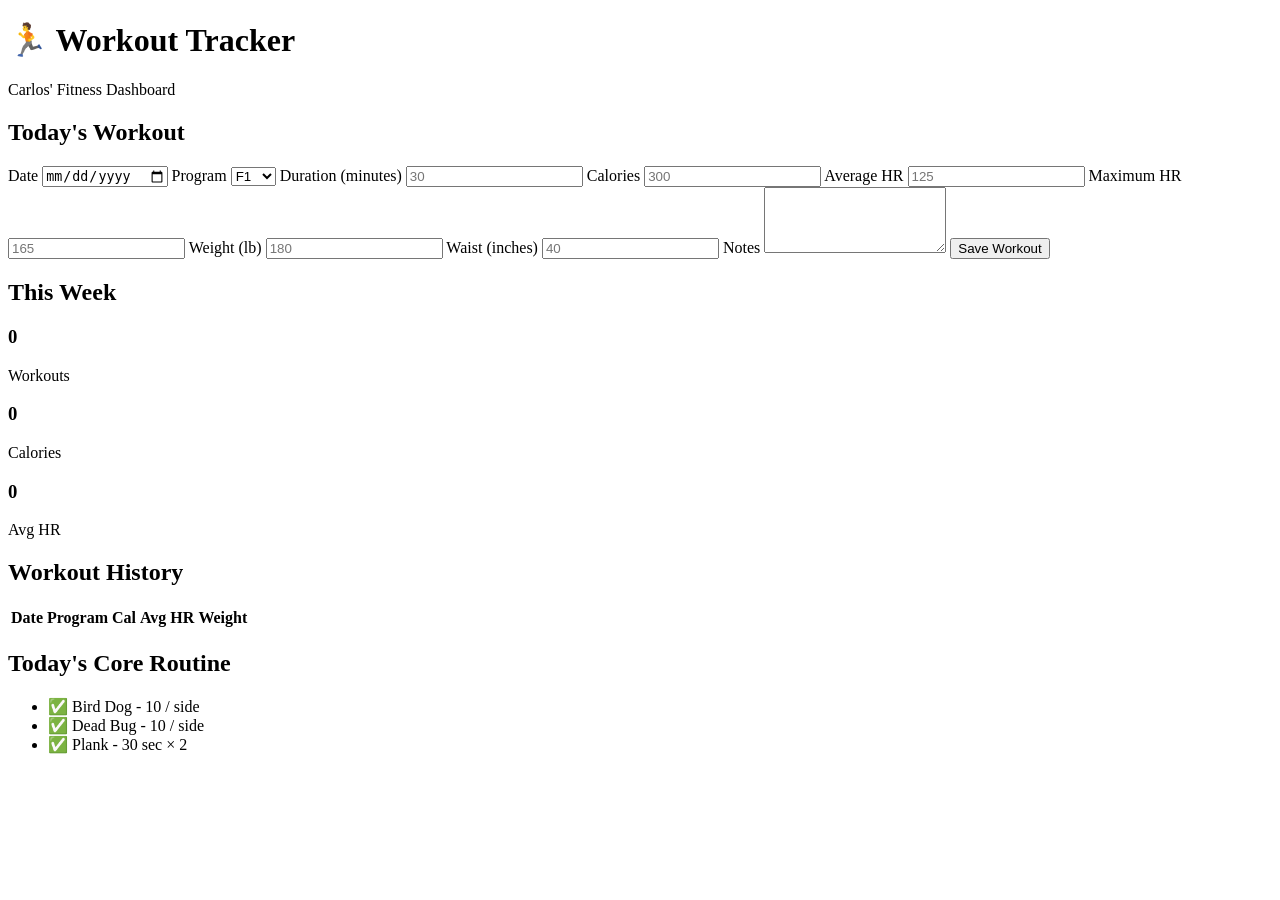
==== index.html @ a3e20986 "Add initial HTML structure for Workout Tracker" ====
<!DOCTYPE html>
<html lang="en">
<head>

<meta charset="UTF-8">
<meta name="viewport" content="width=device-width, initial-scale=1.0">

<title>Workout Tracker</title>

<link rel="stylesheet" href="style.css">

</head>

<body>

<div class="container">

<header>

<h1>🏃 Workout Tracker</h1>

<p class="subtitle">Carlos' Fitness Dashboard</p>

</header>

<div class="card">

<h2>Today's Workout</h2>

<label>Date</label>
<input type="date" id="date">

<label>Program</label>
<select id="program">

<option>F1</option>
<option>F2</option>
<option>F3</option>
<option>F4</option>
<option>F5</option>
<option>F6</option>
<option>F7</option>
<option>F8</option>
<option>F9</option>
<option>F10</option>
<option>F11</option>
<option>F12</option>

</select>

<label>Duration (minutes)</label>
<input type="number" id="duration" placeholder="30">

<label>Calories</label>
<input type="number" id="calories" placeholder="300">

<label>Average HR</label>
<input type="number" id="avgHR" placeholder="125">

<label>Maximum HR</label>
<input type="number" id="maxHR" placeholder="165">

<label>Weight (lb)</label>
<input type="number" id="weight" placeholder="180">

<label>Waist (inches)</label>
<input type="number" step="0.1" id="waist" placeholder="40">

<label>Notes</label>
<textarea id="notes" rows="4"></textarea>

<button onclick="saveWorkout()">
Save Workout
</button>

</div>

<div class="card">

<h2>This Week</h2>

<div class="stats">

<div class="stat">
<h3 id="totalWorkouts">0</h3>
<p>Workouts</p>
</div>

<div class="stat">
<h3 id="totalCalories">0</h3>
<p>Calories</p>
</div>

<div class="stat">
<h3 id="averageHR">0</h3>
<p>Avg HR</p>
</div>

</div>

</div>

<div class="card">

<h2>Workout History</h2>

<table>

<thead>

<tr>

<th>Date</th>
<th>Program</th>
<th>Cal</th>
<th>Avg HR</th>
<th>Weight</th>

</tr>

</thead>

<tbody id="history">

</tbody>

</table>

</div>

<div class="card">

<h2>Today's Core Routine</h2>

<ul class="routine">

<li>✅ Bird Dog - 10 / side</li>
<li>✅ Dead Bug - 10 / side</li>
<li>✅ Plank - 30 sec × 2</li>

</ul>

</div>

</div>

<script src="script.js"></script>

</body>
</html>
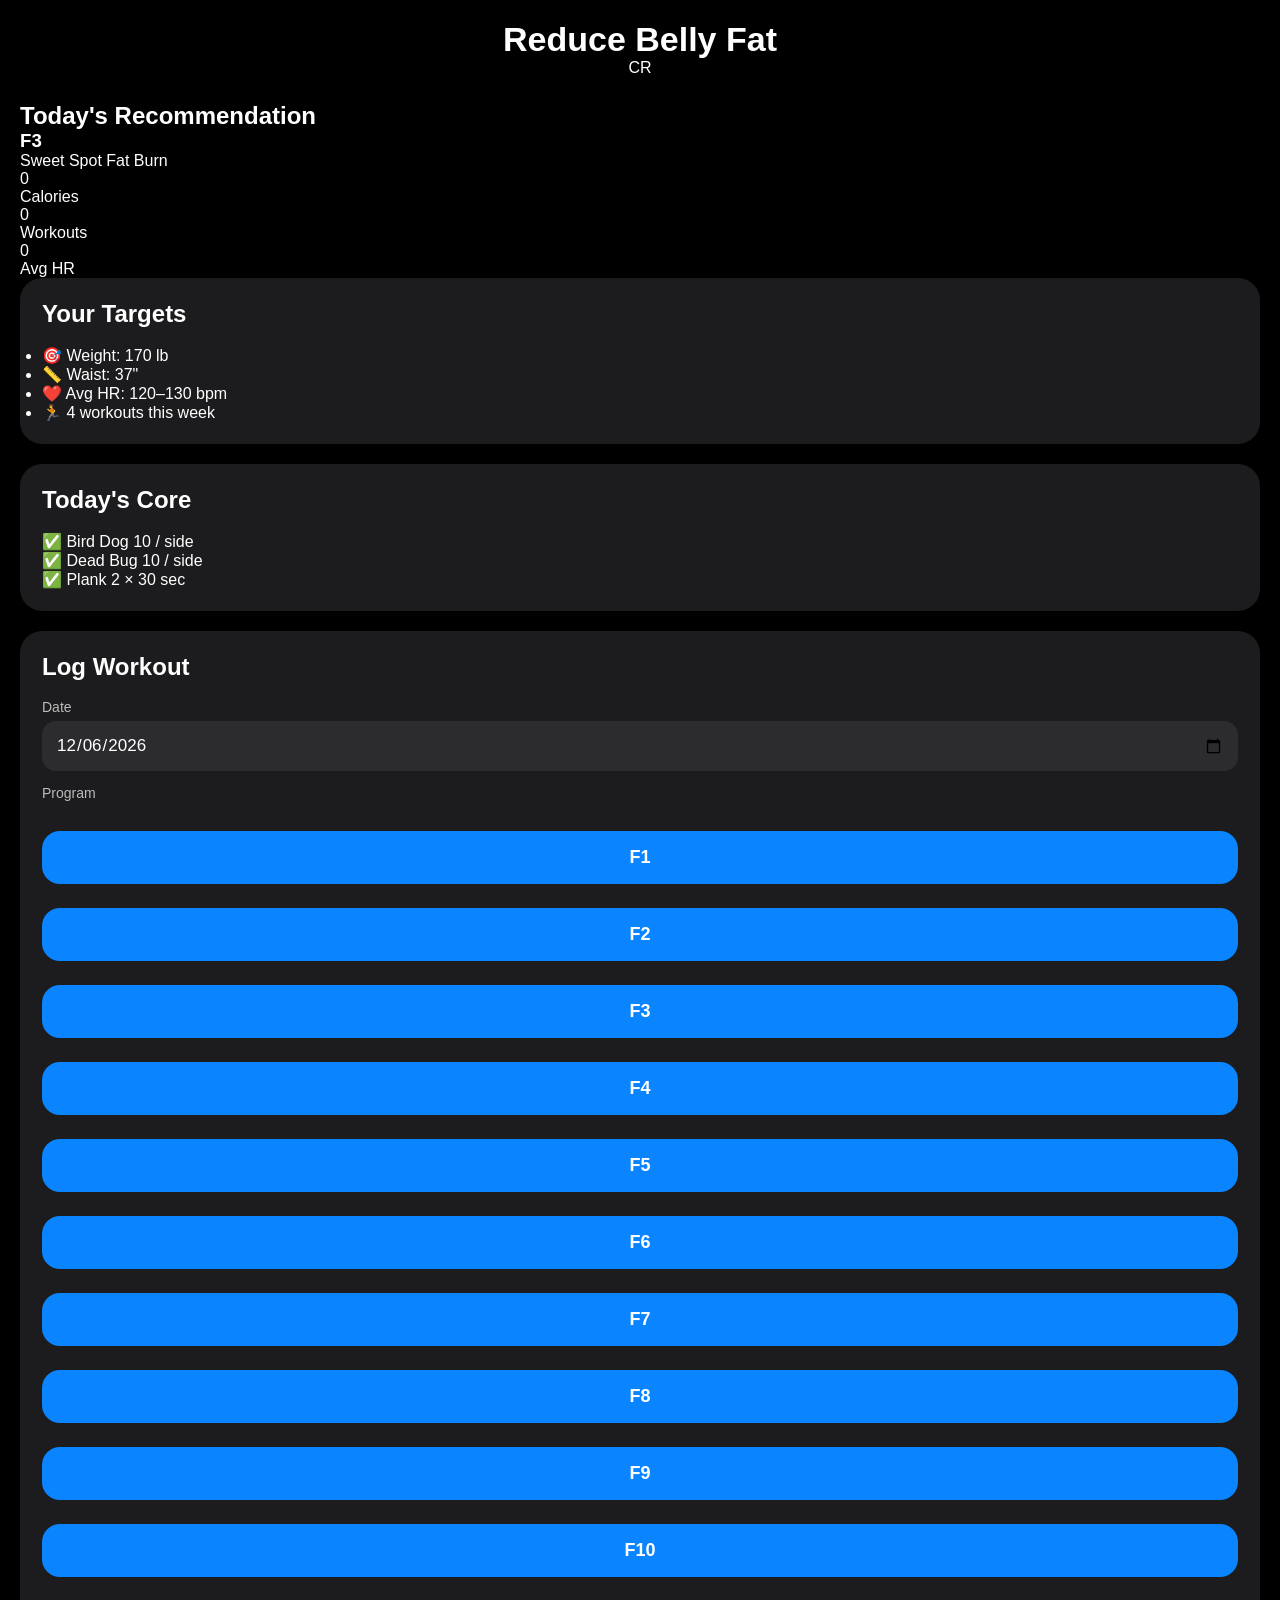
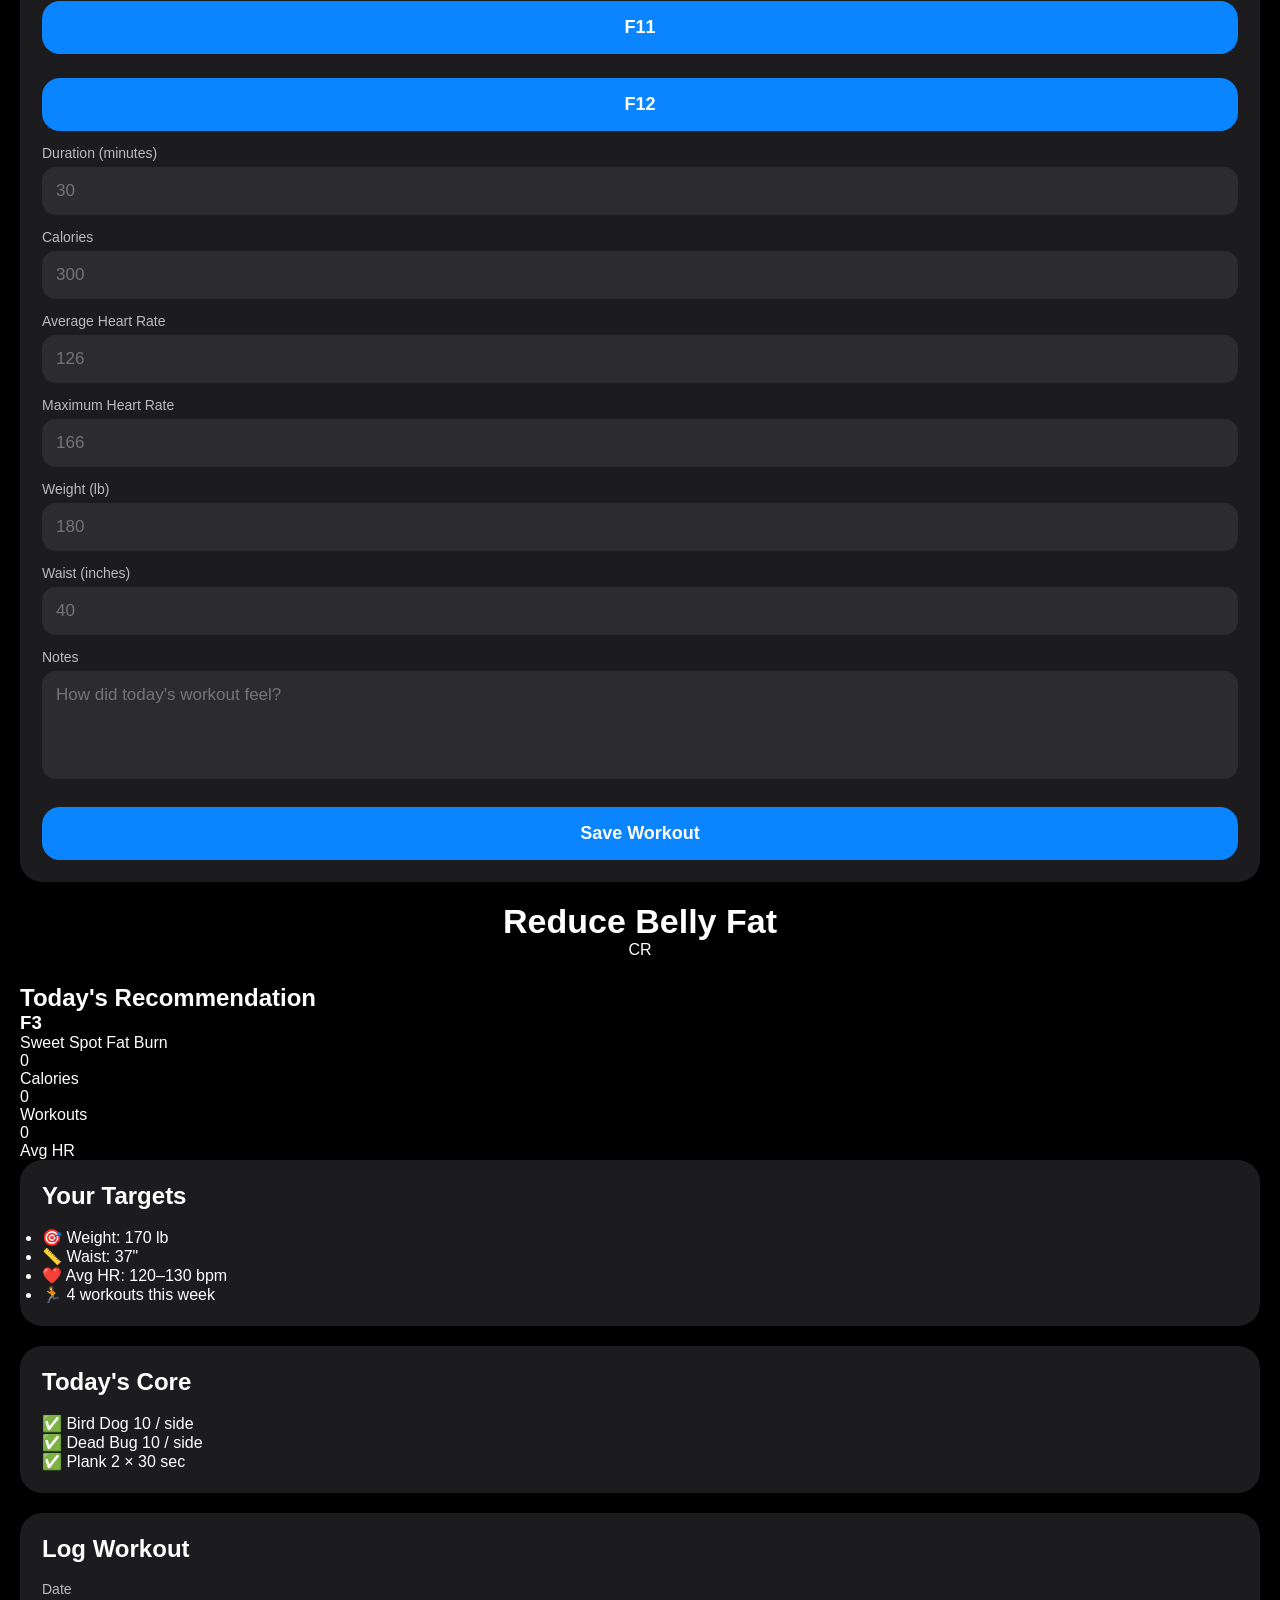
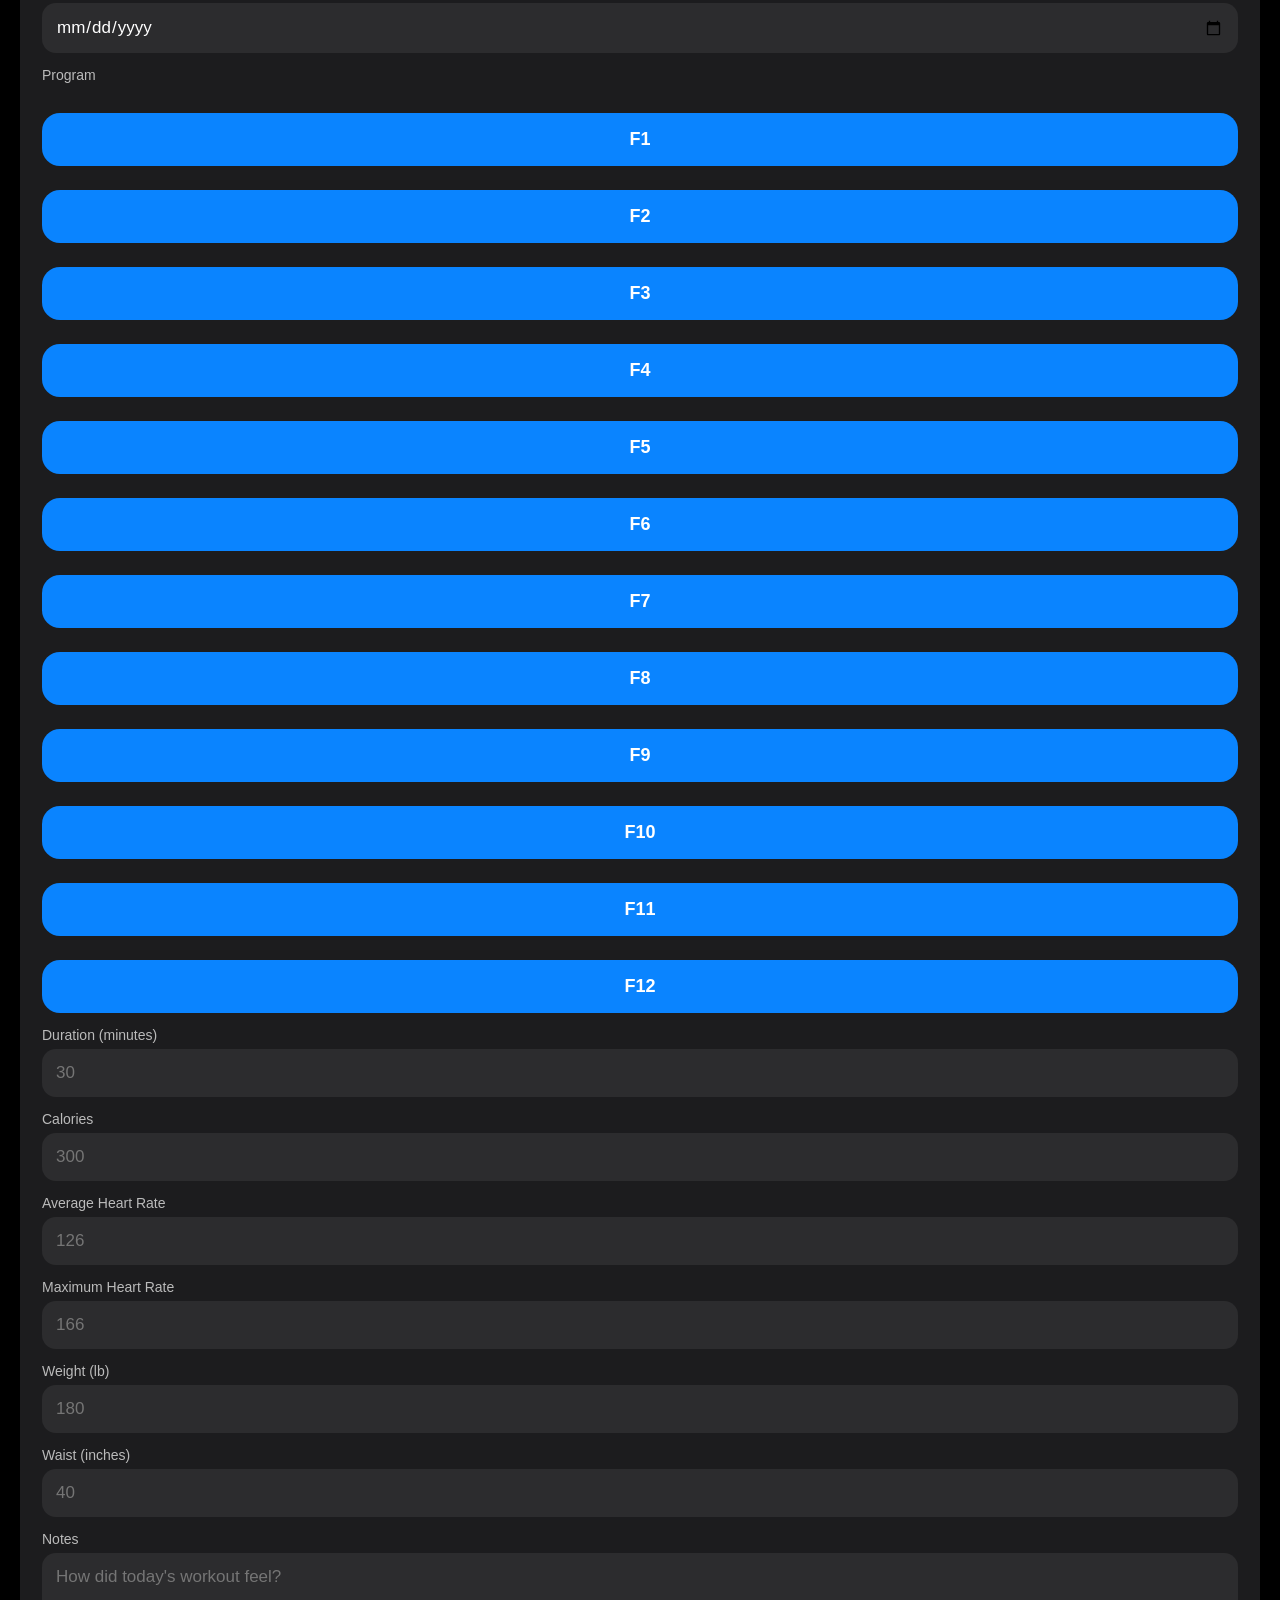
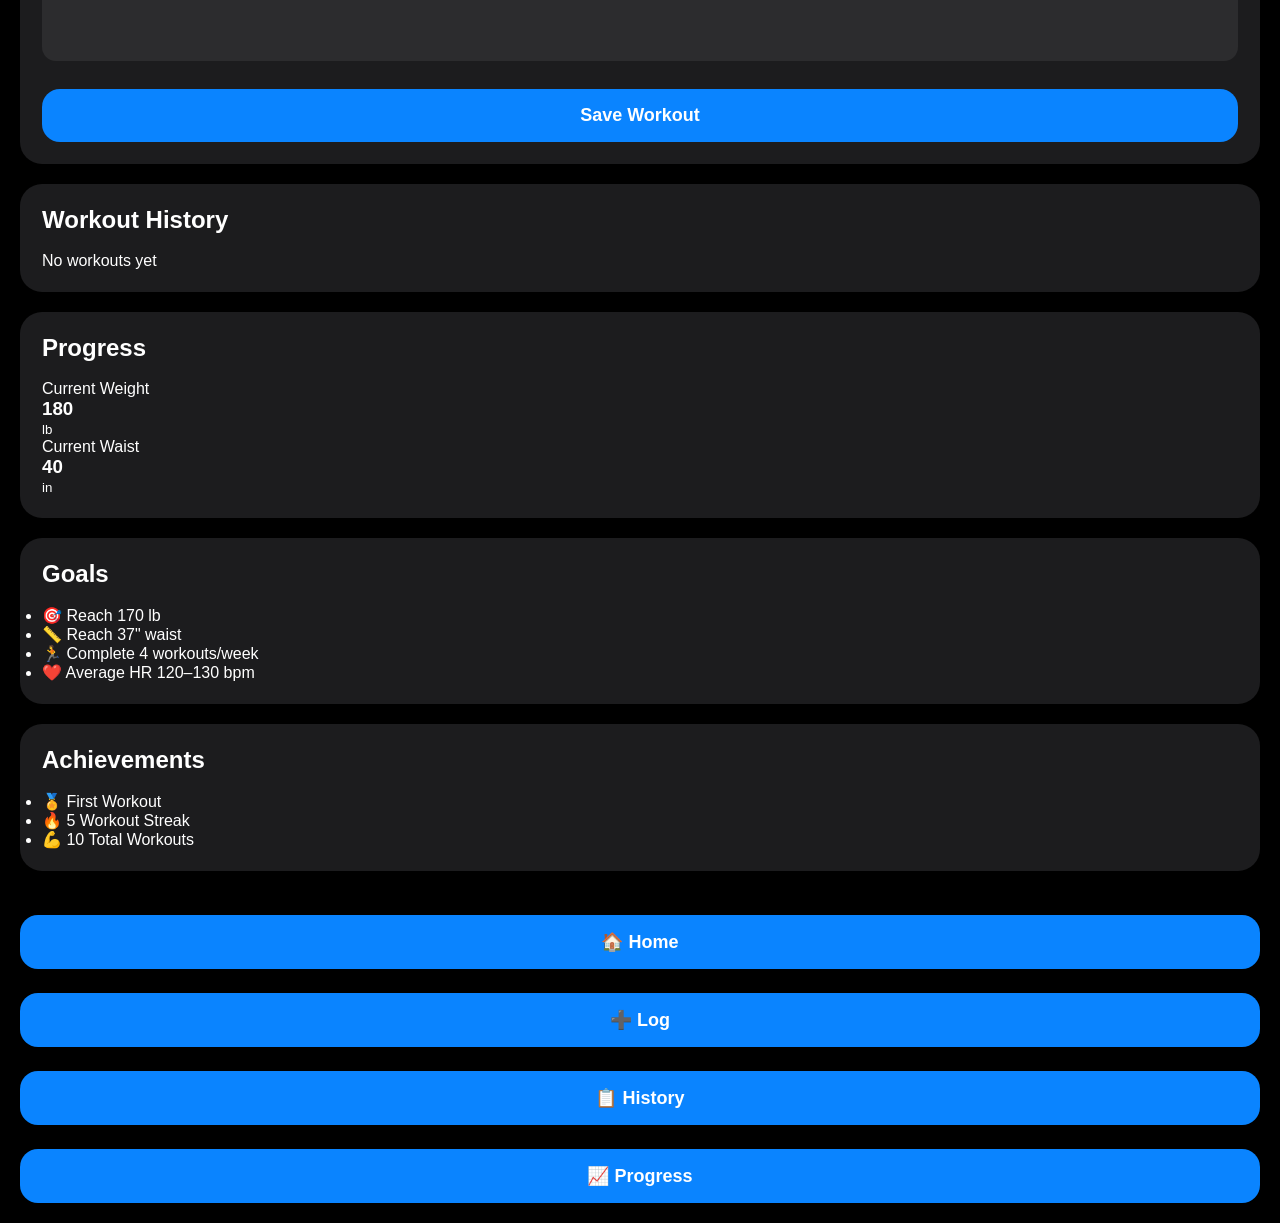
==== commit 4a4cb2eb: "Revise index.html structure and content Updated the title and viewport meta tag, added theme color, " ====
--- a/index.html
+++ b/index.html
@@ -3,148 +3,734 @@
 <head>
 
 <meta charset="UTF-8">
-<meta name="viewport" content="width=device-width, initial-scale=1.0">
-
-<title>Workout Tracker</title>
+<meta name="viewport" content="width=device-width, initial-scale=1.0, viewport-fit=cover">
+
+<title>Reduce Belly Fat</title>
 
 <link rel="stylesheet" href="style.css">
 
+<meta name="theme-color" content="#000000">
+
 </head>
 
 <body>
 
-<div class="container">
-
-<header>
-
-<h1>🏃 Workout Tracker</h1>
-
-<p class="subtitle">Carlos' Fitness Dashboard</p>
-
-</header>
-
-<div class="card">
-
-<h2>Today's Workout</h2>
-
-<label>Date</label>
-<input type="date" id="date">
-
-<label>Program</label>
-<select id="program">
-
-<option>F1</option>
-<option>F2</option>
-<option>F3</option>
-<option>F4</option>
-<option>F5</option>
-<option>F6</option>
-<option>F7</option>
-<option>F8</option>
-<option>F9</option>
-<option>F10</option>
-<option>F11</option>
-<option>F12</option>
-
-</select>
-
-<label>Duration (minutes)</label>
-<input type="number" id="duration" placeholder="30">
-
-<label>Calories</label>
-<input type="number" id="calories" placeholder="300">
-
-<label>Average HR</label>
-<input type="number" id="avgHR" placeholder="125">
-
-<label>Maximum HR</label>
-<input type="number" id="maxHR" placeholder="165">
-
-<label>Weight (lb)</label>
-<input type="number" id="weight" placeholder="180">
-
-<label>Waist (inches)</label>
-<input type="number" step="0.1" id="waist" placeholder="40">
-
-<label>Notes</label>
-<textarea id="notes" rows="4"></textarea>
-
-<button onclick="saveWorkout()">
-Save Workout
-</button>
+<div id="app">
+
+    <!-- ========================= -->
+    <!-- HEADER                    -->
+    <!-- ========================= -->
+
+    <header class="header">
+
+        <div>
+            <h1>Reduce Belly Fat</h1>
+            <p id="todayDate"></p>
+        </div>
+
+        <div class="profileCircle">
+            CR
+        </div>
+
+    </header>
+
+
+    <!-- ========================= -->
+    <!-- DASHBOARD                 -->
+    <!-- ========================= -->
+
+    <section id="dashboard" class="page active">
+
+        <div class="heroCard">
+
+            <h2>Today's Recommendation</h2>
+
+            <h3 id="recommendation">
+
+                F3
+
+            </h3>
+
+            <p>
+
+                Sweet Spot Fat Burn
+
+            </p>
+
+        </div>
+
+
+
+        <div class="ringContainer">
+
+            <div class="ringCard">
+
+                <div class="ringValue" id="weeklyCalories">
+
+                    0
+
+                </div>
+
+                <div class="ringLabel">
+
+                    Calories
+
+                </div>
+
+            </div>
+
+            <div class="ringCard">
+
+                <div class="ringValue" id="weeklyWorkouts">
+
+                    0
+
+                </div>
+
+                <div class="ringLabel">
+
+                    Workouts
+
+                </div>
+
+            </div>
+
+            <div class="ringCard">
+
+                <div class="ringValue" id="averageHR">
+
+                    0
+
+                </div>
+
+                <div class="ringLabel">
+
+                    Avg HR
+
+                </div>
+
+            </div>
+
+        </div>
+
+
+
+        <div class="card">
+
+            <h2>Your Targets</h2>
+
+            <ul>
+
+                <li>🎯 Weight: 170 lb</li>
+
+                <li>📏 Waist: 37"</li>
+
+                <li>❤️ Avg HR: 120–130 bpm</li>
+
+                <li>🏃 4 workouts this week</li>
+
+            </ul>
+
+        </div>
+
+
+
+        <div class="card">
+
+            <h2>Today's Core</h2>
+
+            <div class="exercise">
+
+                ✅ Bird Dog
+
+                <span>
+
+                    10 / side
+
+                </span>
+
+            </div>
+
+            <div class="exercise">
+
+                ✅ Dead Bug
+
+                <span>
+
+                    10 / side
+
+                </span>
+
+            </div>
+
+            <div class="exercise">
+
+                ✅ Plank
+
+                <span>
+
+                    2 × 30 sec
+
+                </span>
+
+            </div>
+
+        </div>
+
+    </section>
+
+
+
+    <!-- ========================= -->
+    <!-- LOG WORKOUT PAGE          -->
+    <!-- ========================= -->
+
+    <section id="logPage" class="page">
+
+        <div class="card">
+
+            <h2>Log Workout</h2>
+
+            <label>Date</label>
+
+            <input
+                type="date"
+                id="date">
+
+            <label>Program</label>
+
+            <div class="programGrid">
+
+                <button class="programBtn">F1</button>
+                <button class="programBtn">F2</button>
+                <button class="programBtn activeProgram">F3</button>
+                <button class="programBtn">F4</button>
+                <button class="programBtn">F5</button>
+                <button class="programBtn">F6</button>
+                <button class="programBtn">F7</button>
+                <button class="programBtn">F8</button>
+                <button class="programBtn">F9</button>
+                <button class="programBtn">F10</button>
+                <button class="programBtn">F11</button>
+                <button class="programBtn">F12</button>
+
+            </div>
+
+            <label>Duration (minutes)</label>
+
+            <input
+                id="duration"
+                type="number"
+                placeholder="30">
+
+            <label>Calories</label>
+
+            <input
+                id="calories"
+                type="number"
+                placeholder="300">
+
+            <label>Average Heart Rate</label>
+
+            <input
+                id="avgHRInput"
+                type="number"
+                placeholder="126">
+
+            <label>Maximum Heart Rate</label>
+
+            <input
+                id="maxHR"
+                type="number"
+                placeholder="166">
+
+            <label>Weight (lb)</label>
+
+            <input
+                id="weight"
+                type="number"
+                placeholder="180">
+
+            <label>Waist (inches)</label>
+
+            <input
+                id="waist"
+                type="number"
+                step="0.1"
+                placeholder="40">
+
+            <label>Notes</label>
+
+            <textarea
+                id="notes"
+                rows="4"
+                placeholder="How did today's workout feel?"></textarea>
+
+            <button
+                id="saveWorkout">
+
+                Save Workout
+
+            </button>
+
+        </div>
+
+    </section>
+  <!DOCTYPE html>
+<html lang="en">
+<head>
+
+<meta charset="UTF-8">
+<meta name="viewport" content="width=device-width, initial-scale=1.0, viewport-fit=cover">
+
+<title>Reduce Belly Fat</title>
+
+<link rel="stylesheet" href="style.css">
+
+<meta name="theme-color" content="#000000">
+
+</head>
+
+<body>
+
+<div id="app">
+
+    <!-- ========================= -->
+    <!-- HEADER                    -->
+    <!-- ========================= -->
+
+    <header class="header">
+
+        <div>
+            <h1>Reduce Belly Fat</h1>
+            <p id="todayDate"></p>
+        </div>
+
+        <div class="profileCircle">
+            CR
+        </div>
+
+    </header>
+
+
+    <!-- ========================= -->
+    <!-- DASHBOARD                 -->
+    <!-- ========================= -->
+
+    <section id="dashboard" class="page active">
+
+        <div class="heroCard">
+
+            <h2>Today's Recommendation</h2>
+
+            <h3 id="recommendation">
+
+                F3
+
+            </h3>
+
+            <p>
+
+                Sweet Spot Fat Burn
+
+            </p>
+
+        </div>
+
+
+
+        <div class="ringContainer">
+
+            <div class="ringCard">
+
+                <div class="ringValue" id="weeklyCalories">
+
+                    0
+
+                </div>
+
+                <div class="ringLabel">
+
+                    Calories
+
+                </div>
+
+            </div>
+
+            <div class="ringCard">
+
+                <div class="ringValue" id="weeklyWorkouts">
+
+                    0
+
+                </div>
+
+                <div class="ringLabel">
+
+                    Workouts
+
+                </div>
+
+            </div>
+
+            <div class="ringCard">
+
+                <div class="ringValue" id="averageHR">
+
+                    0
+
+                </div>
+
+                <div class="ringLabel">
+
+                    Avg HR
+
+                </div>
+
+            </div>
+
+        </div>
+
+
+
+        <div class="card">
+
+            <h2>Your Targets</h2>
+
+            <ul>
+
+                <li>🎯 Weight: 170 lb</li>
+
+                <li>📏 Waist: 37"</li>
+
+                <li>❤️ Avg HR: 120–130 bpm</li>
+
+                <li>🏃 4 workouts this week</li>
+
+            </ul>
+
+        </div>
+
+
+
+        <div class="card">
+
+            <h2>Today's Core</h2>
+
+            <div class="exercise">
+
+                ✅ Bird Dog
+
+                <span>
+
+                    10 / side
+
+                </span>
+
+            </div>
+
+            <div class="exercise">
+
+                ✅ Dead Bug
+
+                <span>
+
+                    10 / side
+
+                </span>
+
+            </div>
+
+            <div class="exercise">
+
+                ✅ Plank
+
+                <span>
+
+                    2 × 30 sec
+
+                </span>
+
+            </div>
+
+        </div>
+
+    </section>
+
+
+
+    <!-- ========================= -->
+    <!-- LOG WORKOUT PAGE          -->
+    <!-- ========================= -->
+
+    <section id="logPage" class="page">
+
+        <div class="card">
+
+            <h2>Log Workout</h2>
+
+            <label>Date</label>
+
+            <input
+                type="date"
+                id="date">
+
+            <label>Program</label>
+
+            <div class="programGrid">
+
+                <button class="programBtn">F1</button>
+                <button class="programBtn">F2</button>
+                <button class="programBtn activeProgram">F3</button>
+                <button class="programBtn">F4</button>
+                <button class="programBtn">F5</button>
+                <button class="programBtn">F6</button>
+                <button class="programBtn">F7</button>
+                <button class="programBtn">F8</button>
+                <button class="programBtn">F9</button>
+                <button class="programBtn">F10</button>
+                <button class="programBtn">F11</button>
+                <button class="programBtn">F12</button>
+
+            </div>
+
+            <label>Duration (minutes)</label>
+
+            <input
+                id="duration"
+                type="number"
+                placeholder="30">
+
+            <label>Calories</label>
+
+            <input
+                id="calories"
+                type="number"
+                placeholder="300">
+
+            <label>Average Heart Rate</label>
+
+            <input
+                id="avgHRInput"
+                type="number"
+                placeholder="126">
+
+            <label>Maximum Heart Rate</label>
+
+            <input
+                id="maxHR"
+                type="number"
+                placeholder="166">
+
+            <label>Weight (lb)</label>
+
+            <input
+                id="weight"
+                type="number"
+                placeholder="180">
+
+            <label>Waist (inches)</label>
+
+            <input
+                id="waist"
+                type="number"
+                step="0.1"
+                placeholder="40">
+
+            <label>Notes</label>
+
+            <textarea
+                id="notes"
+                rows="4"
+                placeholder="How did today's workout feel?"></textarea>
+
+            <button
+                id="saveWorkout">
+
+                Save Workout
+
+            </button>
+
+        </div>
+
+    </section>
+      <!-- ========================= -->
+    <!-- HISTORY PAGE -->
+    <!-- ========================= -->
+
+    <section id="historyPage" class="page">
+
+        <div class="card">
+
+            <h2>Workout History</h2>
+
+            <div id="historyList">
+
+                <div class="emptyState">
+
+                    No workouts yet
+
+                </div>
+
+            </div>
+
+        </div>
+
+    </section>
+
+
+    <!-- ========================= -->
+    <!-- PROGRESS PAGE -->
+    <!-- ========================= -->
+
+    <section id="progressPage" class="page">
+
+        <div class="card">
+
+            <h2>Progress</h2>
+
+            <div class="progressRow">
+
+                <div class="progressCard">
+
+                    <span>Current Weight</span>
+
+                    <h3 id="currentWeight">
+
+                        180
+
+                    </h3>
+
+                    <small>lb</small>
+
+                </div>
+
+                <div class="progressCard">
+
+                    <span>Current Waist</span>
+
+                    <h3 id="currentWaist">
+
+                        40
+
+                    </h3>
+
+                    <small>in</small>
+
+                </div>
+
+            </div>
+
+        </div>
+
+
+        <div class="card">
+
+            <h2>Goals</h2>
+
+            <ul>
+
+                <li>🎯 Reach 170 lb</li>
+
+                <li>📏 Reach 37" waist</li>
+
+                <li>🏃 Complete 4 workouts/week</li>
+
+                <li>❤️ Average HR 120–130 bpm</li>
+
+            </ul>
+
+        </div>
+
+
+        <div class="card">
+
+            <h2>Achievements</h2>
+
+            <ul>
+
+                <li>🏅 First Workout</li>
+
+                <li>🔥 5 Workout Streak</li>
+
+                <li>💪 10 Total Workouts</li>
+
+            </ul>
+
+        </div>
+
+    </section>
+
+
+    <!-- ========================= -->
+    <!-- BOTTOM NAVIGATION -->
+    <!-- ========================= -->
+
+    <nav class="bottomNav">
+
+        <button class="navButton activeNav"
+
+            data-page="dashboard">
+
+            🏠
+
+            <span>
+
+                Home
+
+            </span>
+
+        </button>
+
+        <button class="navButton"
+
+            data-page="logPage">
+
+            ➕
+
+            <span>
+
+                Log
+
+            </span>
+
+        </button>
+
+        <button class="navButton"
+
+            data-page="historyPage">
+
+            📋
+
+            <span>
+
+                History
+
+            </span>
+
+        </button>
+
+        <button class="navButton"
+
+            data-page="progressPage">
+
+            📈
+
+            <span>
+
+                Progress
+
+            </span>
+
+        </button>
+
+    </nav>
 
 </div>
 
-<div class="card">
-
-<h2>This Week</h2>
-
-<div class="stats">
-
-<div class="stat">
-<h3 id="totalWorkouts">0</h3>
-<p>Workouts</p>
-</div>
-
-<div class="stat">
-<h3 id="totalCalories">0</h3>
-<p>Calories</p>
-</div>
-
-<div class="stat">
-<h3 id="averageHR">0</h3>
-<p>Avg HR</p>
-</div>
-
-</div>
-
-</div>
-
-<div class="card">
-
-<h2>Workout History</h2>
-
-<table>
-
-<thead>
-
-<tr>
-
-<th>Date</th>
-<th>Program</th>
-<th>Cal</th>
-<th>Avg HR</th>
-<th>Weight</th>
-
-</tr>
-
-</thead>
-
-<tbody id="history">
-
-</tbody>
-
-</table>
-
-</div>
-
-<div class="card">
-
-<h2>Today's Core Routine</h2>
-
-<ul class="routine">
-
-<li>✅ Bird Dog - 10 / side</li>
-<li>✅ Dead Bug - 10 / side</li>
-<li>✅ Plank - 30 sec × 2</li>
-
-</ul>
-
-</div>
-
-</div>
-
 <script src="script.js"></script>
 
 </body>
+
 </html>
+    
--- a/style.css
+++ b/style.css
@@ -0,0 +1,244 @@
+*{
+margin:0;
+padding:0;
+box-sizing:border-box;
+font-family:-apple-system,BlinkMacSystemFont,"SF Pro Display","Helvetica Neue",Arial,sans-serif;
+}
+
+body{
+
+background:#000;
+color:white;
+padding:20px;
+
+}
+
+.container{
+
+max-width:700px;
+margin:auto;
+
+}
+
+header{
+
+text-align:center;
+margin-bottom:25px;
+
+}
+
+h1{
+
+font-size:34px;
+font-weight:700;
+
+}
+
+.subtitle{
+
+color:#999;
+margin-top:6px;
+
+}
+
+.card{
+
+background:#1c1c1e;
+border-radius:22px;
+padding:22px;
+margin-bottom:20px;
+
+box-shadow:0 8px 20px rgba(0,0,0,.35);
+
+}
+
+.card h2{
+
+margin-bottom:18px;
+font-size:24px;
+
+}
+
+label{
+
+display:block;
+margin-top:14px;
+margin-bottom:6px;
+font-size:14px;
+color:#bbb;
+
+}
+
+input,
+select,
+textarea{
+
+width:100%;
+
+padding:14px;
+
+border:none;
+
+border-radius:14px;
+
+background:#2c2c2e;
+
+color:white;
+
+font-size:17px;
+
+outline:none;
+
+}
+
+textarea{
+
+resize:none;
+
+}
+
+button{
+
+width:100%;
+
+margin-top:24px;
+
+padding:16px;
+
+border:none;
+
+border-radius:18px;
+
+background:#0A84FF;
+
+color:white;
+
+font-size:18px;
+
+font-weight:600;
+
+cursor:pointer;
+
+transition:.25s;
+
+}
+
+button:hover{
+
+background:#409CFF;
+
+}
+
+.stats{
+
+display:flex;
+
+justify-content:space-between;
+
+gap:15px;
+
+}
+
+.stat{
+
+flex:1;
+
+background:#2c2c2e;
+
+padding:18px;
+
+border-radius:18px;
+
+text-align:center;
+
+}
+
+.stat h3{
+
+font-size:34px;
+
+color:#30D158;
+
+}
+
+.stat p{
+
+color:#aaa;
+
+margin-top:6px;
+
+}
+
+table{
+
+width:100%;
+
+border-collapse:collapse;
+
+}
+
+th{
+
+padding:12px;
+
+text-align:left;
+
+color:#999;
+
+border-bottom:1px solid #333;
+
+}
+
+td{
+
+padding:14px 12px;
+
+border-bottom:1px solid #333;
+
+}
+
+.routine{
+
+list-style:none;
+
+}
+
+.routine li{
+
+padding:14px;
+
+margin-bottom:10px;
+
+background:#2c2c2e;
+
+border-radius:14px;
+
+}
+
+@media(max-width:650px){
+
+.stats{
+
+flex-direction:column;
+
+}
+
+table{
+
+font-size:14px;
+
+}
+
+h1{
+
+font-size:28px;
+
+}
+
+.card{
+
+padding:18px;
+
+}
+
+}
--- a/style.css
+++ b/style.css
@@ -0,0 +1,244 @@
+*{
+margin:0;
+padding:0;
+box-sizing:border-box;
+font-family:-apple-system,BlinkMacSystemFont,"SF Pro Display","Helvetica Neue",Arial,sans-serif;
+}
+
+body{
+
+background:#000;
+color:white;
+padding:20px;
+
+}
+
+.container{
+
+max-width:700px;
+margin:auto;
+
+}
+
+header{
+
+text-align:center;
+margin-bottom:25px;
+
+}
+
+h1{
+
+font-size:34px;
+font-weight:700;
+
+}
+
+.subtitle{
+
+color:#999;
+margin-top:6px;
+
+}
+
+.card{
+
+background:#1c1c1e;
+border-radius:22px;
+padding:22px;
+margin-bottom:20px;
+
+box-shadow:0 8px 20px rgba(0,0,0,.35);
+
+}
+
+.card h2{
+
+margin-bottom:18px;
+font-size:24px;
+
+}
+
+label{
+
+display:block;
+margin-top:14px;
+margin-bottom:6px;
+font-size:14px;
+color:#bbb;
+
+}
+
+input,
+select,
+textarea{
+
+width:100%;
+
+padding:14px;
+
+border:none;
+
+border-radius:14px;
+
+background:#2c2c2e;
+
+color:white;
+
+font-size:17px;
+
+outline:none;
+
+}
+
+textarea{
+
+resize:none;
+
+}
+
+button{
+
+width:100%;
+
+margin-top:24px;
+
+padding:16px;
+
+border:none;
+
+border-radius:18px;
+
+background:#0A84FF;
+
+color:white;
+
+font-size:18px;
+
+font-weight:600;
+
+cursor:pointer;
+
+transition:.25s;
+
+}
+
+button:hover{
+
+background:#409CFF;
+
+}
+
+.stats{
+
+display:flex;
+
+justify-content:space-between;
+
+gap:15px;
+
+}
+
+.stat{
+
+flex:1;
+
+background:#2c2c2e;
+
+padding:18px;
+
+border-radius:18px;
+
+text-align:center;
+
+}
+
+.stat h3{
+
+font-size:34px;
+
+color:#30D158;
+
+}
+
+.stat p{
+
+color:#aaa;
+
+margin-top:6px;
+
+}
+
+table{
+
+width:100%;
+
+border-collapse:collapse;
+
+}
+
+th{
+
+padding:12px;
+
+text-align:left;
+
+color:#999;
+
+border-bottom:1px solid #333;
+
+}
+
+td{
+
+padding:14px 12px;
+
+border-bottom:1px solid #333;
+
+}
+
+.routine{
+
+list-style:none;
+
+}
+
+.routine li{
+
+padding:14px;
+
+margin-bottom:10px;
+
+background:#2c2c2e;
+
+border-radius:14px;
+
+}
+
+@media(max-width:650px){
+
+.stats{
+
+flex-direction:column;
+
+}
+
+table{
+
+font-size:14px;
+
+}
+
+h1{
+
+font-size:28px;
+
+}
+
+.card{
+
+padding:18px;
+
+}
+
+}
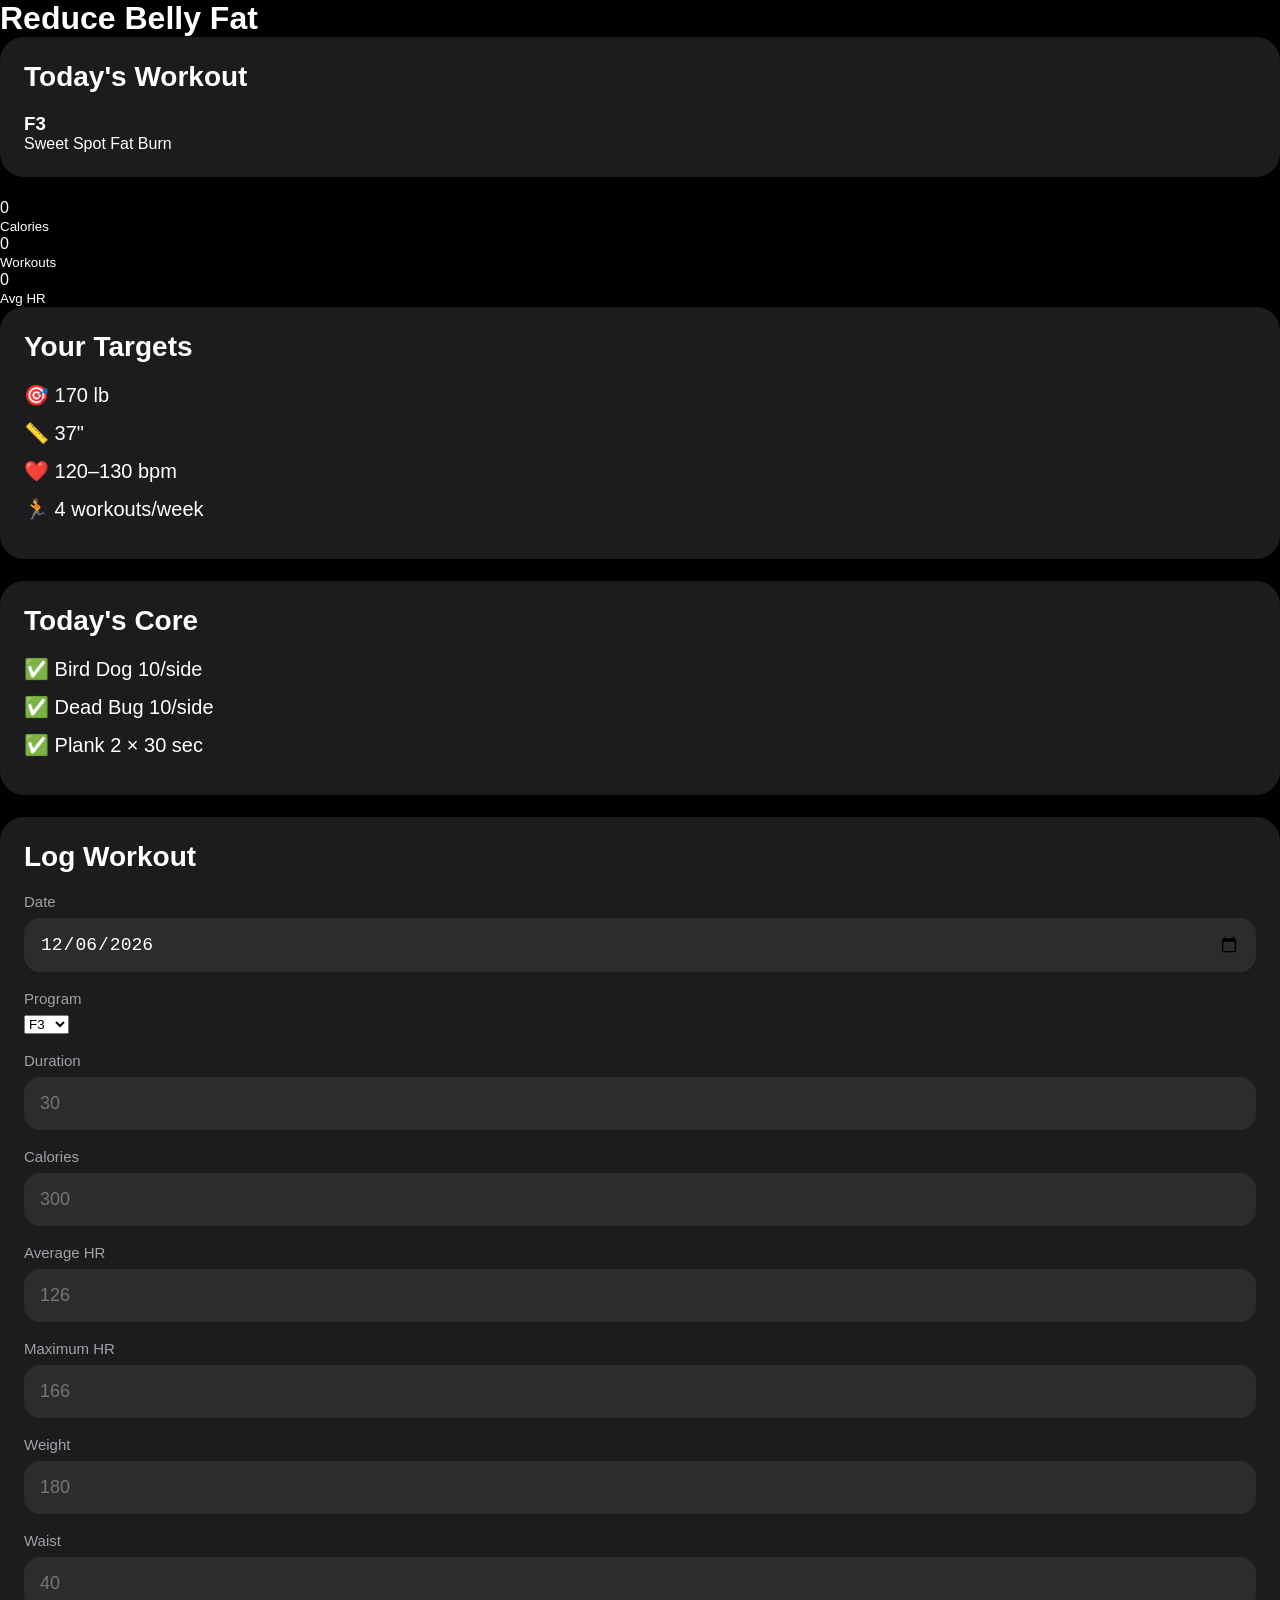
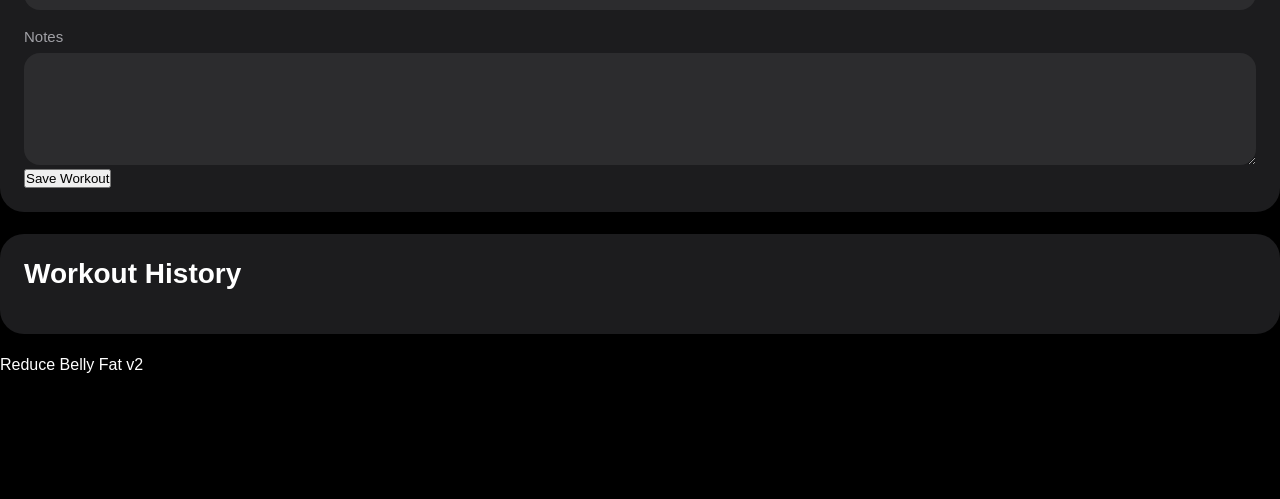
==== commit 0754b160: "Rename index2.html to index.html" ====
--- a/index.html
+++ b/index.html
@@ -3,7 +3,8 @@
 <head>
 
 <meta charset="UTF-8">
-<meta name="viewport" content="width=device-width, initial-scale=1.0, viewport-fit=cover">
+<meta name="viewport"
+      content="width=device-width,initial-scale=1.0,viewport-fit=cover">
 
 <title>Reduce Belly Fat</title>
 
@@ -15,722 +16,204 @@
 
 <body>
 
-<div id="app">
-
-    <!-- ========================= -->
-    <!-- HEADER                    -->
-    <!-- ========================= -->
-
-    <header class="header">
-
-        <div>
-            <h1>Reduce Belly Fat</h1>
-            <p id="todayDate"></p>
-        </div>
-
-        <div class="profileCircle">
-            CR
-        </div>
-
-    </header>
-
-
-    <!-- ========================= -->
-    <!-- DASHBOARD                 -->
-    <!-- ========================= -->
-
-    <section id="dashboard" class="page active">
-
-        <div class="heroCard">
-
-            <h2>Today's Recommendation</h2>
-
-            <h3 id="recommendation">
-
-                F3
-
-            </h3>
-
-            <p>
-
-                Sweet Spot Fat Burn
-
-            </p>
-
-        </div>
-
-
-
-        <div class="ringContainer">
-
-            <div class="ringCard">
-
-                <div class="ringValue" id="weeklyCalories">
-
-                    0
-
-                </div>
-
-                <div class="ringLabel">
-
-                    Calories
-
-                </div>
-
-            </div>
-
-            <div class="ringCard">
-
-                <div class="ringValue" id="weeklyWorkouts">
-
-                    0
-
-                </div>
-
-                <div class="ringLabel">
-
-                    Workouts
-
-                </div>
-
-            </div>
-
-            <div class="ringCard">
-
-                <div class="ringValue" id="averageHR">
-
-                    0
-
-                </div>
-
-                <div class="ringLabel">
-
-                    Avg HR
-
-                </div>
-
-            </div>
-
-        </div>
-
-
-
-        <div class="card">
-
-            <h2>Your Targets</h2>
-
-            <ul>
-
-                <li>🎯 Weight: 170 lb</li>
-
-                <li>📏 Waist: 37"</li>
-
-                <li>❤️ Avg HR: 120–130 bpm</li>
-
-                <li>🏃 4 workouts this week</li>
-
-            </ul>
-
-        </div>
-
-
-
-        <div class="card">
-
-            <h2>Today's Core</h2>
-
-            <div class="exercise">
-
-                ✅ Bird Dog
-
-                <span>
-
-                    10 / side
-
-                </span>
-
-            </div>
-
-            <div class="exercise">
-
-                ✅ Dead Bug
-
-                <span>
-
-                    10 / side
-
-                </span>
-
-            </div>
-
-            <div class="exercise">
-
-                ✅ Plank
-
-                <span>
-
-                    2 × 30 sec
-
-                </span>
-
-            </div>
-
-        </div>
-
-    </section>
-
-
-
-    <!-- ========================= -->
-    <!-- LOG WORKOUT PAGE          -->
-    <!-- ========================= -->
-
-    <section id="logPage" class="page">
-
-        <div class="card">
-
-            <h2>Log Workout</h2>
-
-            <label>Date</label>
-
-            <input
-                type="date"
-                id="date">
-
-            <label>Program</label>
-
-            <div class="programGrid">
-
-                <button class="programBtn">F1</button>
-                <button class="programBtn">F2</button>
-                <button class="programBtn activeProgram">F3</button>
-                <button class="programBtn">F4</button>
-                <button class="programBtn">F5</button>
-                <button class="programBtn">F6</button>
-                <button class="programBtn">F7</button>
-                <button class="programBtn">F8</button>
-                <button class="programBtn">F9</button>
-                <button class="programBtn">F10</button>
-                <button class="programBtn">F11</button>
-                <button class="programBtn">F12</button>
-
-            </div>
-
-            <label>Duration (minutes)</label>
-
-            <input
-                id="duration"
-                type="number"
-                placeholder="30">
-
-            <label>Calories</label>
-
-            <input
-                id="calories"
-                type="number"
-                placeholder="300">
-
-            <label>Average Heart Rate</label>
-
-            <input
-                id="avgHRInput"
-                type="number"
-                placeholder="126">
-
-            <label>Maximum Heart Rate</label>
-
-            <input
-                id="maxHR"
-                type="number"
-                placeholder="166">
-
-            <label>Weight (lb)</label>
-
-            <input
-                id="weight"
-                type="number"
-                placeholder="180">
-
-            <label>Waist (inches)</label>
-
-            <input
-                id="waist"
-                type="number"
-                step="0.1"
-                placeholder="40">
-
-            <label>Notes</label>
-
-            <textarea
-                id="notes"
-                rows="4"
-                placeholder="How did today's workout feel?"></textarea>
-
-            <button
-                id="saveWorkout">
-
-                Save Workout
-
-            </button>
-
-        </div>
-
-    </section>
-  <!DOCTYPE html>
-<html lang="en">
-<head>
-
-<meta charset="UTF-8">
-<meta name="viewport" content="width=device-width, initial-scale=1.0, viewport-fit=cover">
-
-<title>Reduce Belly Fat</title>
-
-<link rel="stylesheet" href="style.css">
-
-<meta name="theme-color" content="#000000">
-
-</head>
-
-<body>
-
-<div id="app">
-
-    <!-- ========================= -->
-    <!-- HEADER                    -->
-    <!-- ========================= -->
-
-    <header class="header">
-
-        <div>
-            <h1>Reduce Belly Fat</h1>
-            <p id="todayDate"></p>
-        </div>
-
-        <div class="profileCircle">
-            CR
-        </div>
-
-    </header>
-
-
-    <!-- ========================= -->
-    <!-- DASHBOARD                 -->
-    <!-- ========================= -->
-
-    <section id="dashboard" class="page active">
-
-        <div class="heroCard">
-
-            <h2>Today's Recommendation</h2>
-
-            <h3 id="recommendation">
-
-                F3
-
-            </h3>
-
-            <p>
-
-                Sweet Spot Fat Burn
-
-            </p>
-
-        </div>
-
-
-
-        <div class="ringContainer">
-
-            <div class="ringCard">
-
-                <div class="ringValue" id="weeklyCalories">
-
-                    0
-
-                </div>
-
-                <div class="ringLabel">
-
-                    Calories
-
-                </div>
-
-            </div>
-
-            <div class="ringCard">
-
-                <div class="ringValue" id="weeklyWorkouts">
-
-                    0
-
-                </div>
-
-                <div class="ringLabel">
-
-                    Workouts
-
-                </div>
-
-            </div>
-
-            <div class="ringCard">
-
-                <div class="ringValue" id="averageHR">
-
-                    0
-
-                </div>
-
-                <div class="ringLabel">
-
-                    Avg HR
-
-                </div>
-
-            </div>
-
-        </div>
-
-
-
-        <div class="card">
-
-            <h2>Your Targets</h2>
-
-            <ul>
-
-                <li>🎯 Weight: 170 lb</li>
-
-                <li>📏 Waist: 37"</li>
-
-                <li>❤️ Avg HR: 120–130 bpm</li>
-
-                <li>🏃 4 workouts this week</li>
-
-            </ul>
-
-        </div>
-
-
-
-        <div class="card">
-
-            <h2>Today's Core</h2>
-
-            <div class="exercise">
-
-                ✅ Bird Dog
-
-                <span>
-
-                    10 / side
-
-                </span>
-
-            </div>
-
-            <div class="exercise">
-
-                ✅ Dead Bug
-
-                <span>
-
-                    10 / side
-
-                </span>
-
-            </div>
-
-            <div class="exercise">
-
-                ✅ Plank
-
-                <span>
-
-                    2 × 30 sec
-
-                </span>
-
-            </div>
-
-        </div>
-
-    </section>
-
-
-
-    <!-- ========================= -->
-    <!-- LOG WORKOUT PAGE          -->
-    <!-- ========================= -->
-
-    <section id="logPage" class="page">
-
-        <div class="card">
-
-            <h2>Log Workout</h2>
-
-            <label>Date</label>
-
-            <input
-                type="date"
-                id="date">
-
-            <label>Program</label>
-
-            <div class="programGrid">
-
-                <button class="programBtn">F1</button>
-                <button class="programBtn">F2</button>
-                <button class="programBtn activeProgram">F3</button>
-                <button class="programBtn">F4</button>
-                <button class="programBtn">F5</button>
-                <button class="programBtn">F6</button>
-                <button class="programBtn">F7</button>
-                <button class="programBtn">F8</button>
-                <button class="programBtn">F9</button>
-                <button class="programBtn">F10</button>
-                <button class="programBtn">F11</button>
-                <button class="programBtn">F12</button>
-
-            </div>
-
-            <label>Duration (minutes)</label>
-
-            <input
-                id="duration"
-                type="number"
-                placeholder="30">
-
-            <label>Calories</label>
-
-            <input
-                id="calories"
-                type="number"
-                placeholder="300">
-
-            <label>Average Heart Rate</label>
-
-            <input
-                id="avgHRInput"
-                type="number"
-                placeholder="126">
-
-            <label>Maximum Heart Rate</label>
-
-            <input
-                id="maxHR"
-                type="number"
-                placeholder="166">
-
-            <label>Weight (lb)</label>
-
-            <input
-                id="weight"
-                type="number"
-                placeholder="180">
-
-            <label>Waist (inches)</label>
-
-            <input
-                id="waist"
-                type="number"
-                step="0.1"
-                placeholder="40">
-
-            <label>Notes</label>
-
-            <textarea
-                id="notes"
-                rows="4"
-                placeholder="How did today's workout feel?"></textarea>
-
-            <button
-                id="saveWorkout">
-
-                Save Workout
-
-            </button>
-
-        </div>
-
-    </section>
-      <!-- ========================= -->
-    <!-- HISTORY PAGE -->
-    <!-- ========================= -->
-
-    <section id="historyPage" class="page">
-
-        <div class="card">
-
-            <h2>Workout History</h2>
-
-            <div id="historyList">
-
-                <div class="emptyState">
-
-                    No workouts yet
-
-                </div>
-
-            </div>
-
-        </div>
-
-    </section>
-
-
-    <!-- ========================= -->
-    <!-- PROGRESS PAGE -->
-    <!-- ========================= -->
-
-    <section id="progressPage" class="page">
-
-        <div class="card">
-
-            <h2>Progress</h2>
-
-            <div class="progressRow">
-
-                <div class="progressCard">
-
-                    <span>Current Weight</span>
-
-                    <h3 id="currentWeight">
-
-                        180
-
-                    </h3>
-
-                    <small>lb</small>
-
-                </div>
-
-                <div class="progressCard">
-
-                    <span>Current Waist</span>
-
-                    <h3 id="currentWaist">
-
-                        40
-
-                    </h3>
-
-                    <small>in</small>
-
-                </div>
-
-            </div>
-
-        </div>
-
-
-        <div class="card">
-
-            <h2>Goals</h2>
-
-            <ul>
-
-                <li>🎯 Reach 170 lb</li>
-
-                <li>📏 Reach 37" waist</li>
-
-                <li>🏃 Complete 4 workouts/week</li>
-
-                <li>❤️ Average HR 120–130 bpm</li>
-
-            </ul>
-
-        </div>
-
-
-        <div class="card">
-
-            <h2>Achievements</h2>
-
-            <ul>
-
-                <li>🏅 First Workout</li>
-
-                <li>🔥 5 Workout Streak</li>
-
-                <li>💪 10 Total Workouts</li>
-
-            </ul>
-
-        </div>
-
-    </section>
-
-
-    <!-- ========================= -->
-    <!-- BOTTOM NAVIGATION -->
-    <!-- ========================= -->
-
-    <nav class="bottomNav">
-
-        <button class="navButton activeNav"
-
-            data-page="dashboard">
-
-            🏠
-
-            <span>
-
-                Home
-
-            </span>
-
-        </button>
-
-        <button class="navButton"
-
-            data-page="logPage">
-
-            ➕
-
-            <span>
-
-                Log
-
-            </span>
-
-        </button>
-
-        <button class="navButton"
-
-            data-page="historyPage">
-
-            📋
-
-            <span>
-
-                History
-
-            </span>
-
-        </button>
-
-        <button class="navButton"
-
-            data-page="progressPage">
-
-            📈
-
-            <span>
-
-                Progress
-
-            </span>
-
-        </button>
-
-    </nav>
+<div class="container">
+
+<header>
+
+<h1>Reduce Belly Fat</h1>
+
+<p id="today"></p>
+
+</header>
+
+
+<!-- DASHBOARD -->
+
+<section class="card">
+
+<h2>Today's Workout</h2>
+
+<div class="recommendation">
+
+<h3 id="todayProgram">F3</h3>
+
+<p>Sweet Spot Fat Burn</p>
+
+</div>
+
+</section>
+
+
+<section class="stats">
+
+<div class="stat">
+
+<div id="totalCalories">0</div>
+
+<small>Calories</small>
+
+</div>
+
+<div class="stat">
+
+<div id="totalWorkouts">0</div>
+
+<small>Workouts</small>
+
+</div>
+
+<div class="stat">
+
+<div id="avgHeartRate">0</div>
+
+<small>Avg HR</small>
+
+</div>
+
+</section>
+
+
+<section class="card">
+
+<h2>Your Targets</h2>
+
+<ul>
+
+<li>🎯 170 lb</li>
+
+<li>📏 37"</li>
+
+<li>❤️ 120–130 bpm</li>
+
+<li>🏃 4 workouts/week</li>
+
+</ul>
+
+</section>
+
+
+<section class="card">
+
+<h2>Today's Core</h2>
+
+<ul>
+
+<li>✅ Bird Dog 10/side</li>
+
+<li>✅ Dead Bug 10/side</li>
+
+<li>✅ Plank 2 × 30 sec</li>
+
+</ul>
+
+</section>
+
+
+<section class="card">
+
+<h2>Log Workout</h2>
+
+<label>Date</label>
+
+<input id="date" type="date">
+
+<label>Program</label>
+
+<select id="program">
+
+<option>F1</option>
+<option>F2</option>
+<option selected>F3</option>
+<option>F4</option>
+<option>F5</option>
+<option>F6</option>
+<option>F7</option>
+<option>F8</option>
+<option>F9</option>
+<option>F10</option>
+<option>F11</option>
+<option>F12</option>
+
+</select>
+
+<label>Duration</label>
+
+<input
+type="number"
+id="duration"
+placeholder="30">
+
+<label>Calories</label>
+
+<input
+type="number"
+id="calories"
+placeholder="300">
+
+<label>Average HR</label>
+
+<input
+type="number"
+id="avgHR"
+placeholder="126">
+
+<label>Maximum HR</label>
+
+<input
+type="number"
+id="maxHR"
+placeholder="166">
+
+<label>Weight</label>
+
+<input
+type="number"
+id="weight"
+placeholder="180">
+
+<label>Waist</label>
+
+<input
+type="number"
+id="waist"
+placeholder="40">
+
+<label>Notes</label>
+
+<textarea
+id="notes"
+rows="4"></textarea>
+
+<button id="save">
+
+Save Workout
+
+</button>
+
+</section>
+
+
+<section class="card">
+
+<h2>Workout History</h2>
+
+<div id="history">
+
+No workouts yet.
+
+</div>
+
+</section>
+
+<footer>
+
+Reduce Belly Fat v2
+
+</footer>
 
 </div>
 
 <script src="script.js"></script>
 
 </body>
-
 </html>
-    
--- a/style.css
+++ b/style.css
@@ -1,244 +1,569 @@
 *{
-margin:0;
-padding:0;
-box-sizing:border-box;
-font-family:-apple-system,BlinkMacSystemFont,"SF Pro Display","Helvetica Neue",Arial,sans-serif;
+    margin:0;
+    padding:0;
+    box-sizing:border-box;
+}
+
+html{
+    scroll-behavior:smooth;
 }
 
 body{
 
-background:#000;
-color:white;
-padding:20px;
-
-}
-
-.container{
-
-max-width:700px;
-margin:auto;
-
-}
-
-header{
-
-text-align:center;
-margin-bottom:25px;
-
-}
-
-h1{
-
-font-size:34px;
-font-weight:700;
-
-}
-
-.subtitle{
-
-color:#999;
-margin-top:6px;
+    background:#000;
+    color:white;
+
+    font-family:
+    -apple-system,
+    BlinkMacSystemFont,
+    "SF Pro Display",
+    Helvetica,
+    Arial,
+    sans-serif;
+
+    padding-bottom:120px;
+}
+
+#app{
+
+    max-width:480px;
+
+    margin:auto;
+
+    padding:20px;
+
+}
+
+.header{
+
+    display:flex;
+
+    justify-content:space-between;
+
+    align-items:center;
+
+    margin-bottom:30px;
+
+}
+
+.header h1{
+
+    font-size:38px;
+
+    font-weight:700;
+
+}
+
+.header p{
+
+    color:#888;
+
+    margin-top:6px;
+
+}
+
+.profileCircle{
+
+    width:58px;
+
+    height:58px;
+
+    border-radius:50%;
+
+    background:#1f1f1f;
+
+    display:flex;
+
+    align-items:center;
+
+    justify-content:center;
+
+    font-weight:700;
+
+    font-size:22px;
+
+}
+
+.page{
+
+    display:none;
+
+}
+
+.page.active{
+
+    display:block;
+
+}
+
+.heroCard{
+
+    background:linear-gradient(135deg,#0a84ff,#5ac8fa);
+
+    border-radius:28px;
+
+    padding:26px;
+
+    margin-bottom:24px;
+
+    color:white;
+
+    box-shadow:0 10px 25px rgba(0,0,0,.35);
+
+}
+
+.heroCard h2{
+
+    font-size:20px;
+
+    opacity:.9;
+
+}
+
+.heroCard h3{
+
+    margin-top:10px;
+
+    font-size:42px;
+
+}
+
+.heroCard p{
+
+    margin-top:8px;
+
+    font-size:18px;
+
+}
+
+.ringContainer{
+
+    display:grid;
+
+    grid-template-columns:repeat(3,1fr);
+
+    gap:14px;
+
+    margin-bottom:24px;
+
+}
+
+.ringCard{
+
+    background:#1c1c1e;
+
+    border-radius:22px;
+
+    padding:18px;
+
+    text-align:center;
+
+}
+
+.ringValue{
+
+    font-size:34px;
+
+    font-weight:700;
+
+    color:#30d158;
+
+}
+
+.ringLabel{
+
+    margin-top:6px;
+
+    color:#999;
+
+    font-size:14px;
 
 }
 
 .card{
 
-background:#1c1c1e;
-border-radius:22px;
-padding:22px;
-margin-bottom:20px;
-
-box-shadow:0 8px 20px rgba(0,0,0,.35);
+    background:#1c1c1e;
+
+    border-radius:24px;
+
+    padding:24px;
+
+    margin-bottom:22px;
 
 }
 
 .card h2{
 
-margin-bottom:18px;
-font-size:24px;
-
-}
+    font-size:28px;
+
+    margin-bottom:20px;
+
+}
+
+.card ul{
+
+    list-style:none;
+
+}
+
+.card li{
+
+    margin-bottom:14px;
+
+    font-size:20px;
+
+}
+
+.exercise{
+
+    display:flex;
+
+    justify-content:space-between;
+
+    align-items:center;
+
+    padding:16px 0;
+
+    border-bottom:1px solid #2c2c2e;
+
+    font-size:20px;
+
+}
+
+.exercise:last-child{
+
+    border-bottom:none;
+
+}
+/* ========================= */
+/* INPUTS */
+/* ========================= */
 
 label{
 
-display:block;
-margin-top:14px;
-margin-bottom:6px;
-font-size:14px;
-color:#bbb;
+    display:block;
+
+    margin-top:18px;
+    margin-bottom:8px;
+
+    color:#a1a1a6;
+
+    font-size:15px;
 
 }
 
 input,
-select,
 textarea{
 
-width:100%;
-
-padding:14px;
-
-border:none;
-
-border-radius:14px;
-
-background:#2c2c2e;
-
-color:white;
-
-font-size:17px;
-
-outline:none;
+    width:100%;
+
+    padding:16px;
+
+    border:none;
+
+    border-radius:16px;
+
+    background:#2c2c2e;
+
+    color:white;
+
+    font-size:18px;
+
+    outline:none;
 
 }
 
 textarea{
 
-resize:none;
-
-}
+    resize:vertical;
+
+    min-height:90px;
+
+}
+
+input:focus,
+textarea:focus{
+
+    box-shadow:0 0 0 2px #0a84ff;
+
+}
+
+
+/* ========================= */
+/* BUTTONS */
+/* ========================= */
 
 button{
 
-width:100%;
-
-margin-top:24px;
-
-padding:16px;
-
-border:none;
-
-border-radius:18px;
-
-background:#0A84FF;
-
-color:white;
-
-font-size:18px;
-
-font-weight:600;
-
-cursor:pointer;
-
-transition:.25s;
-
-}
-
-button:hover{
-
-background:#409CFF;
-
-}
-
-.stats{
-
-display:flex;
-
-justify-content:space-between;
-
-gap:15px;
-
-}
-
-.stat{
-
-flex:1;
-
-background:#2c2c2e;
-
-padding:18px;
-
-border-radius:18px;
-
-text-align:center;
-
-}
-
-.stat h3{
-
-font-size:34px;
-
-color:#30D158;
-
-}
-
-.stat p{
-
-color:#aaa;
-
-margin-top:6px;
-
-}
-
-table{
-
-width:100%;
-
-border-collapse:collapse;
-
-}
-
-th{
-
-padding:12px;
-
-text-align:left;
-
-color:#999;
-
-border-bottom:1px solid #333;
-
-}
-
-td{
-
-padding:14px 12px;
-
-border-bottom:1px solid #333;
-
-}
-
-.routine{
-
-list-style:none;
-
-}
-
-.routine li{
-
-padding:14px;
-
-margin-bottom:10px;
-
-background:#2c2c2e;
-
-border-radius:14px;
-
-}
-
-@media(max-width:650px){
-
-.stats{
-
-flex-direction:column;
-
-}
-
-table{
-
-font-size:14px;
-
-}
-
-h1{
-
-font-size:28px;
-
-}
-
-.card{
-
-padding:18px;
-
-}
-
-}
+    cursor:pointer;
+
+    transition:.25s;
+
+}
+
+#saveWorkout{
+
+    width:100%;
+
+    margin-top:26px;
+
+    padding:18px;
+
+    border:none;
+
+    border-radius:18px;
+
+    background:#30d158;
+
+    color:white;
+
+    font-size:20px;
+
+    font-weight:700;
+
+}
+
+#saveWorkout:hover{
+
+    transform:scale(1.02);
+
+}
+
+.programGrid{
+
+    display:grid;
+
+    grid-template-columns:repeat(4,1fr);
+
+    gap:10px;
+
+}
+
+.programBtn{
+
+    padding:14px;
+
+    border:none;
+
+    border-radius:14px;
+
+    background:#2c2c2e;
+
+    color:white;
+
+    font-size:17px;
+
+}
+
+.activeProgram{
+
+    background:#0a84ff;
+
+}
+
+
+/* ========================= */
+/* HISTORY */
+/* ========================= */
+
+.emptyState{
+
+    text-align:center;
+
+    color:#888;
+
+    padding:40px 10px;
+
+}
+
+.historyCard{
+
+    background:#2c2c2e;
+
+    border-radius:18px;
+
+    padding:18px;
+
+    margin-bottom:14px;
+
+}
+
+.historyCard h3{
+
+    margin-bottom:8px;
+
+}
+
+.historyCard p{
+
+    color:#c7c7cc;
+
+    margin:4px 0;
+
+}
+
+
+/* ========================= */
+/* PROGRESS */
+/* ========================= */
+
+.progressRow{
+
+    display:flex;
+
+    gap:14px;
+
+}
+
+.progressCard{
+
+    flex:1;
+
+    background:#2c2c2e;
+
+    border-radius:18px;
+
+    padding:20px;
+
+    text-align:center;
+
+}
+
+.progressCard span{
+
+    color:#999;
+
+    font-size:14px;
+
+}
+
+.progressCard h3{
+
+    font-size:40px;
+
+    margin:12px 0;
+
+}
+
+
+/* ========================= */
+/* NAVIGATION */
+/* ========================= */
+
+.bottomNav{
+
+    position:fixed;
+
+    left:50%;
+
+    transform:translateX(-50%);
+
+    bottom:16px;
+
+    width:min(92%,480px);
+
+    background:#1c1c1e;
+
+    border-radius:28px;
+
+    display:flex;
+
+    justify-content:space-around;
+
+    padding:12px 0;
+
+    box-shadow:0 10px 30px rgba(0,0,0,.45);
+
+}
+
+.navButton{
+
+    background:none;
+
+    border:none;
+
+    color:#8e8e93;
+
+    display:flex;
+
+    flex-direction:column;
+
+    align-items:center;
+
+    font-size:24px;
+
+}
+
+.navButton span{
+
+    font-size:12px;
+
+    margin-top:5px;
+
+}
+
+.activeNav{
+
+    color:#0a84ff;
+
+}
+
+
+/* ========================= */
+/* ANIMATION */
+/* ========================= */
+
+.card,
+.heroCard,
+.ringCard{
+
+    animation:fadeUp .4s ease;
+
+}
+
+@keyframes fadeUp{
+
+    from{
+
+        opacity:0;
+
+        transform:translateY(20px);
+
+    }
+
+    to{
+
+        opacity:1;
+
+        transform:translateY(0);
+
+    }
+
+}
+
+
+/* ========================= */
+/* PHONE */
+/* ========================= */
+
+@media (max-width:430px){
+
+    .header h1{
+
+        font-size:32px;
+
+    }
+
+    .card h2{
+
+        font-size:24px;
+
+    }
+
+    .ringValue{
+
+        font-size:28px;
+
+    }
+
+}
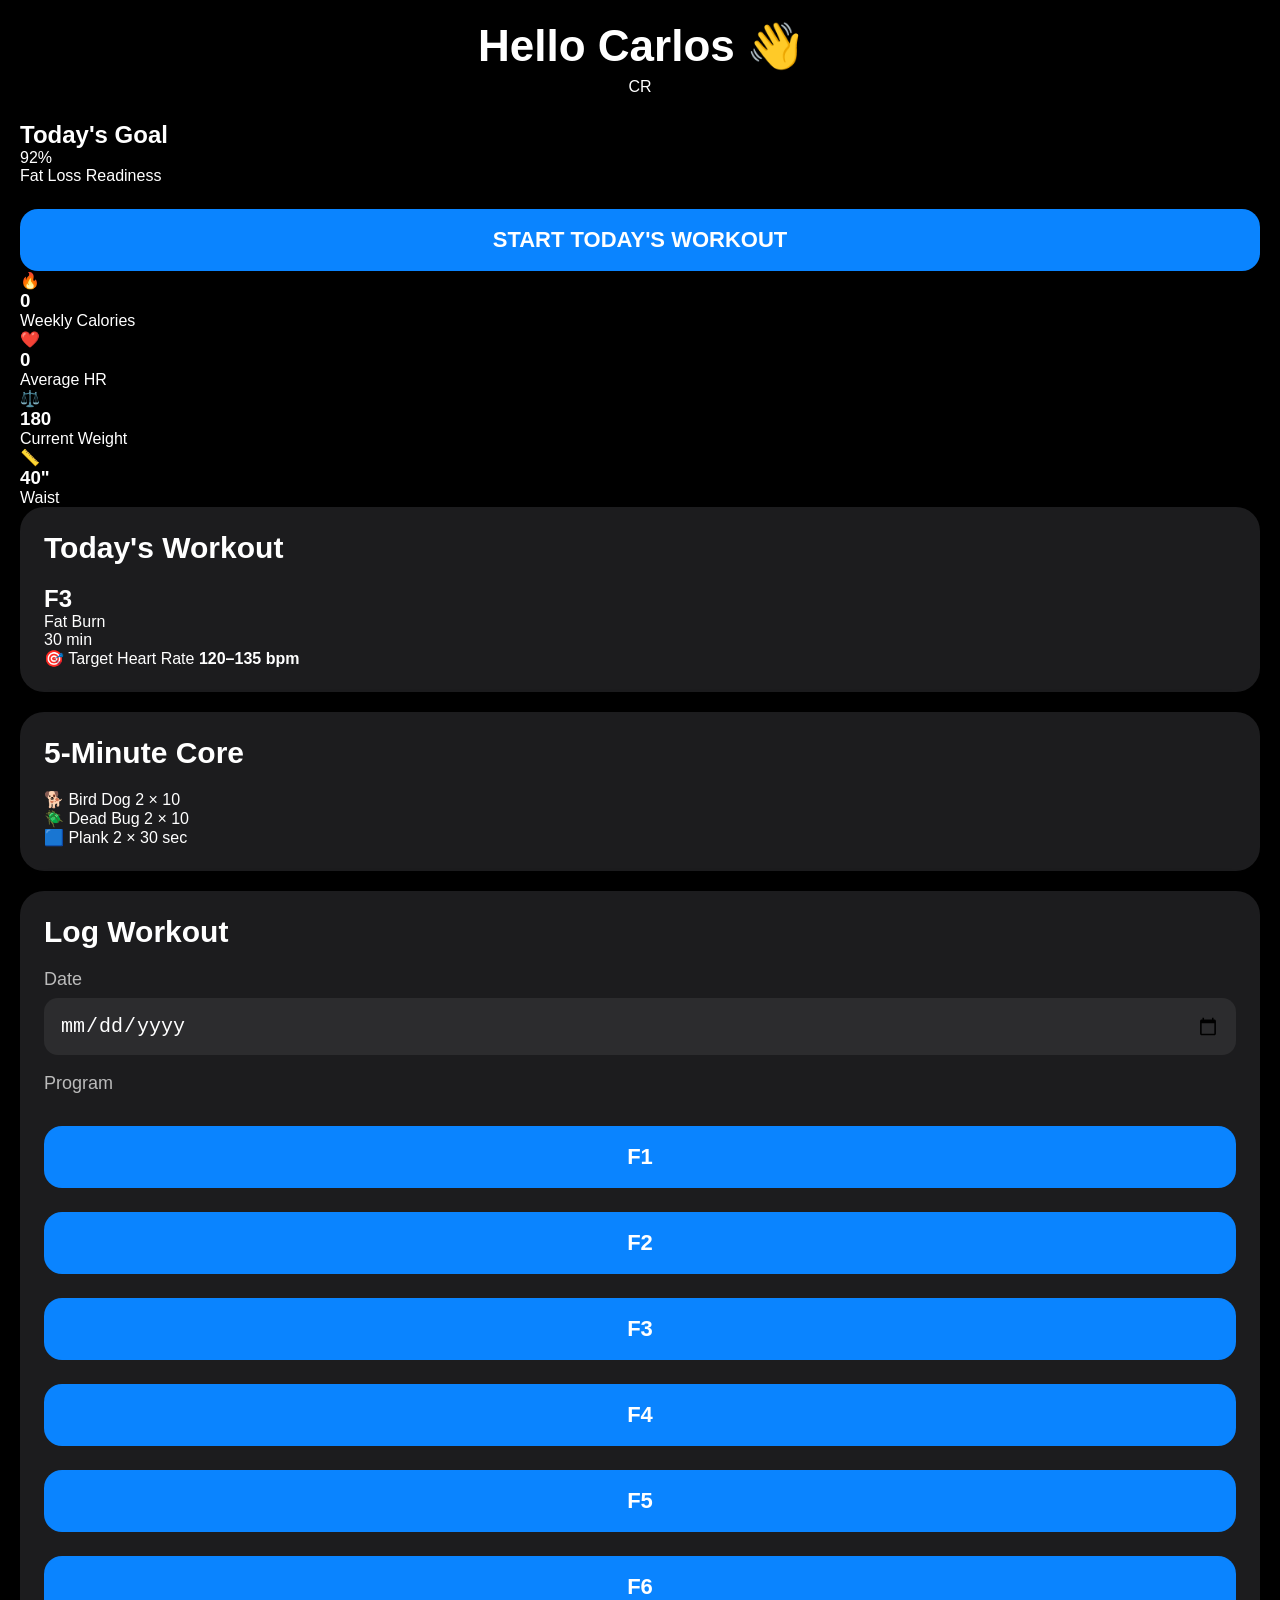
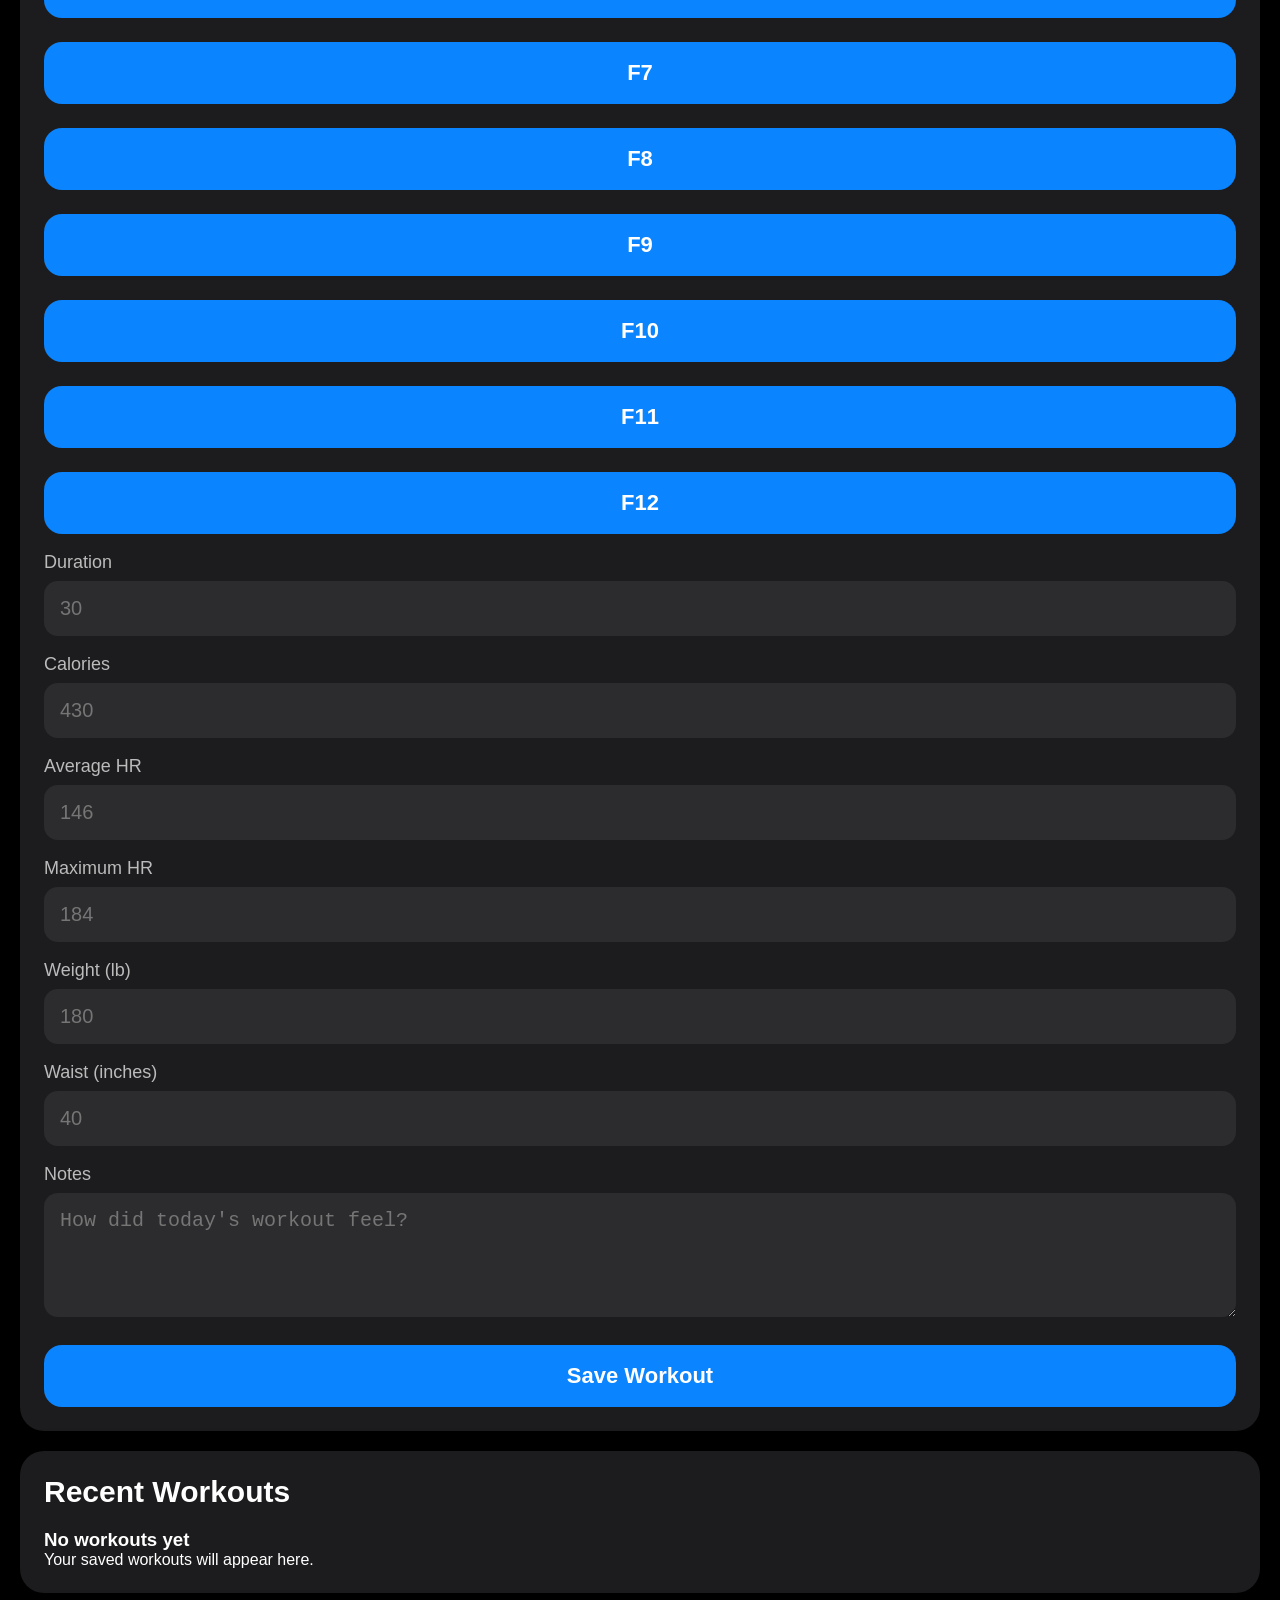
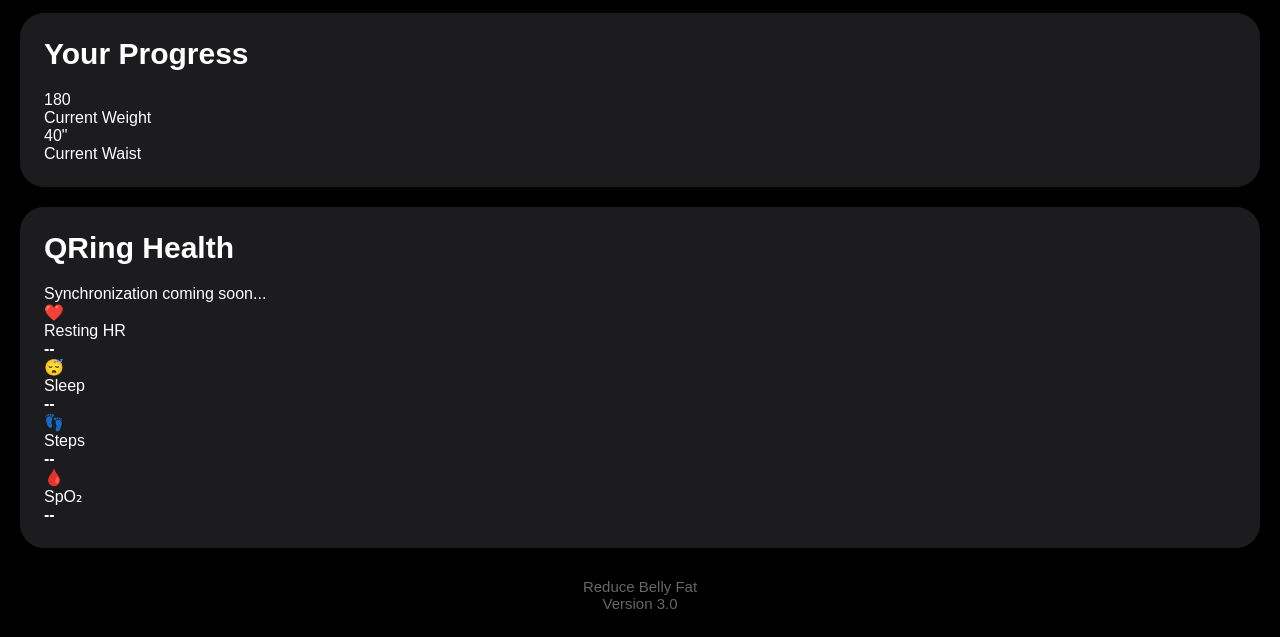
==== commit a21b9b4a: "Add initial HTML structure for fitness app" ====
--- a/index.html
+++ b/index.html
@@ -1,10 +1,12 @@
 <!DOCTYPE html>
 <html lang="en">
+
 <head>
 
 <meta charset="UTF-8">
+
 <meta name="viewport"
-      content="width=device-width,initial-scale=1.0,viewport-fit=cover">
+content="width=device-width,initial-scale=1.0,viewport-fit=cover">
 
 <title>Reduce Belly Fat</title>
 
@@ -16,125 +18,353 @@
 
 <body>
 
-<div class="container">
+<div class="app">
 
 <header>
 
-<h1>Reduce Belly Fat</h1>
-
-<p id="today"></p>
+<div>
+
+<h1>Hello Carlos 👋</h1>
+
+<p id="todayDate"></p>
+
+</div>
+
+<div class="avatar">
+
+CR
+
+</div>
 
 </header>
 
 
-<!-- DASHBOARD -->
+
+<!-- HERO -->
+
+<section class="hero">
+
+<h2>Today's Goal</h2>
+
+<div class="goalNumber">
+
+92%
+
+</div>
+
+<p>
+
+Fat Loss Readiness
+
+</p>
+
+<button class="startButton">
+
+START TODAY'S WORKOUT
+
+</button>
+
+</section>
+
+
+
+<!-- QUICK STATS -->
+
+<section class="quickStats">
+
+<div class="statCard calories">
+
+<div class="emoji">
+
+🔥
+
+</div>
+
+<div>
+
+<h3 id="weeklyCalories">
+
+0
+
+</h3>
+
+<p>Weekly Calories</p>
+
+</div>
+
+</div>
+
+
+
+<div class="statCard heart">
+
+<div class="emoji">
+
+❤️
+
+</div>
+
+<div>
+
+<h3 id="avgHR">
+
+0
+
+</h3>
+
+<p>Average HR</p>
+
+</div>
+
+</div>
+
+
+
+<div class="statCard weight">
+
+<div class="emoji">
+
+⚖️
+
+</div>
+
+<div>
+
+<h3 id="currentWeight">
+
+180
+
+</h3>
+
+<p>Current Weight</p>
+
+</div>
+
+</div>
+
+
+
+<div class="statCard waist">
+
+<div class="emoji">
+
+📏
+
+</div>
+
+<div>
+
+<h3 id="currentWaist">
+
+40"
+
+</h3>
+
+<p>Waist</p>
+
+</div>
+
+</div>
+
+</section>
+
+
+
+<!-- TODAY -->
 
 <section class="card">
 
 <h2>Today's Workout</h2>
 
-<div class="recommendation">
-
-<h3 id="todayProgram">F3</h3>
-
-<p>Sweet Spot Fat Burn</p>
-
-</div>
-
-</section>
-
-
-<section class="stats">
-
-<div class="stat">
-
-<div id="totalCalories">0</div>
-
-<small>Calories</small>
-
-</div>
-
-<div class="stat">
-
-<div id="totalWorkouts">0</div>
-
-<small>Workouts</small>
-
-</div>
-
-<div class="stat">
-
-<div id="avgHeartRate">0</div>
-
-<small>Avg HR</small>
-
-</div>
-
-</section>
-
+<div class="workoutHero">
+
+<div>
+
+<h1>
+
+F3
+
+</h1>
+
+<p>
+
+Fat Burn
+
+</p>
+
+</div>
+
+<div class="badge">
+
+30 min
+
+</div>
+
+</div>
+
+<div class="target">
+
+🎯 Target Heart Rate
+
+<strong>
+
+120–135 bpm
+
+</strong>
+
+</div>
+
+</section>
+
+
+
+<!-- CORE -->
 
 <section class="card">
 
-<h2>Your Targets</h2>
-
-<ul>
-
-<li>🎯 170 lb</li>
-
-<li>📏 37"</li>
-
-<li>❤️ 120–130 bpm</li>
-
-<li>🏃 4 workouts/week</li>
-
-</ul>
-
-</section>
-
+<h2>5-Minute Core</h2>
+
+<div class="exercise">
+
+<span>
+
+🐕 Bird Dog
+
+</span>
+
+<span>
+
+2 × 10
+
+</span>
+
+</div>
+
+<div class="exercise">
+
+<span>
+
+🪲 Dead Bug
+
+</span>
+
+<span>
+
+2 × 10
+
+</span>
+
+</div>
+
+<div class="exercise">
+
+<span>
+
+🟦 Plank
+
+</span>
+
+<span>
+
+2 × 30 sec
+
+</span>
+
+</div>
+
+</section>
+
+
+
+<!-- LOG -->
 
 <section class="card">
 
-<h2>Today's Core</h2>
-
-<ul>
-
-<li>✅ Bird Dog 10/side</li>
-
-<li>✅ Dead Bug 10/side</li>
-
-<li>✅ Plank 2 × 30 sec</li>
-
-</ul>
-
-</section>
-
-
-<section class="card">
-
 <h2>Log Workout</h2>
 
 <label>Date</label>
 
-<input id="date" type="date">
+<input
+type="date"
+id="date">
 
 <label>Program</label>
 
-<select id="program">
-
-<option>F1</option>
-<option>F2</option>
-<option selected>F3</option>
-<option>F4</option>
-<option>F5</option>
-<option>F6</option>
-<option>F7</option>
-<option>F8</option>
-<option>F9</option>
-<option>F10</option>
-<option>F11</option>
-<option>F12</option>
-
-</select>
+<div class="programGrid">
+
+<button class="program active">
+
+F1
+
+</button>
+
+<button class="program">
+
+F2
+
+</button>
+
+<button class="program">
+
+F3
+
+</button>
+
+<button class="program">
+
+F4
+
+</button>
+
+<button class="program">
+
+F5
+
+</button>
+
+<button class="program">
+
+F6
+
+</button>
+
+<button class="program">
+
+F7
+
+</button>
+
+<button class="program">
+
+F8
+
+</button>
+
+<button class="program">
+
+F9
+
+</button>
+
+<button class="program">
+
+F10
+
+</button>
+
+<button class="program">
+
+F11
+
+</button>
+
+<button class="program">
+
+F12
+
+</button>
+
+</div>
 
 <label>Duration</label>
 
@@ -148,30 +378,29 @@
 <input
 type="number"
 id="calories"
-placeholder="300">
+placeholder="430">
 
 <label>Average HR</label>
 
 <input
 type="number"
-id="avgHR"
-placeholder="126">
+id="avgHRinput"
+placeholder="146">
 
 <label>Maximum HR</label>
 
 <input
 type="number"
 id="maxHR"
-placeholder="166">
-
-<label>Weight</label>
+placeholder="184">
+<label>Weight (lb)</label>
 
 <input
 type="number"
 id="weight"
 placeholder="180">
 
-<label>Waist</label>
+<label>Waist (inches)</label>
 
 <input
 type="number"
@@ -182,9 +411,10 @@
 
 <textarea
 id="notes"
-rows="4"></textarea>
-
-<button id="save">
+rows="4"
+placeholder="How did today's workout feel?"></textarea>
+
+<button id="saveWorkout">
 
 Save Workout
 
@@ -193,21 +423,163 @@
 </section>
 
 
+<!-- RECENT WORKOUTS -->
+
 <section class="card">
 
-<h2>Workout History</h2>
-
-<div id="history">
-
-No workouts yet.
-
-</div>
-
-</section>
+<h2>Recent Workouts</h2>
+
+<div id="historyList">
+
+<div class="historyCard">
+
+<h3>No workouts yet</h3>
+
+<p>Your saved workouts will appear here.</p>
+
+</div>
+
+</div>
+
+</section>
+
+
+
+<!-- PROGRESS -->
+
+<section class="card">
+
+<h2>Your Progress</h2>
+
+<div class="progressGrid">
+
+<div class="progressBox">
+
+<div class="progressValue" id="progressWeight">
+
+180
+
+</div>
+
+<div class="progressLabel">
+
+Current Weight
+
+</div>
+
+</div>
+
+<div class="progressBox">
+
+<div class="progressValue" id="progressWaist">
+
+40"
+
+</div>
+
+<div class="progressLabel">
+
+Current Waist
+
+</div>
+
+</div>
+
+</div>
+
+</section>
+
+
+
+<!-- QRING -->
+
+<section class="card">
+
+<h2>QRing Health</h2>
+
+<p class="comingSoon">
+
+Synchronization coming soon...
+
+</p>
+
+<div class="healthGrid">
+
+<div class="healthItem">
+
+❤️
+
+<div>
+
+Resting HR
+
+</div>
+
+<strong>--</strong>
+
+</div>
+
+<div class="healthItem">
+
+😴
+
+<div>
+
+Sleep
+
+</div>
+
+<strong>--</strong>
+
+</div>
+
+<div class="healthItem">
+
+👣
+
+<div>
+
+Steps
+
+</div>
+
+<strong>--</strong>
+
+</div>
+
+<div class="healthItem">
+
+🩸
+
+<div>
+
+SpO₂
+
+</div>
+
+<strong>--</strong>
+
+</div>
+
+</div>
+
+</section>
+
+
 
 <footer>
 
-Reduce Belly Fat v2
+<div>
+
+Reduce Belly Fat
+
+</div>
+
+<div>
+
+Version 3.0
+
+</div>
 
 </footer>
 
@@ -216,4 +588,5 @@
 <script src="script.js"></script>
 
 </body>
+
 </html>
--- a/style.css
+++ b/style.css
@@ -1,569 +1,271 @@
 *{
-    margin:0;
-    padding:0;
-    box-sizing:border-box;
-}
-
-html{
-    scroll-behavior:smooth;
+margin:0;
+padding:0;
+box-sizing:border-box;
 }
 
 body{
 
-    background:#000;
-    color:white;
-
-    font-family:
-    -apple-system,
-    BlinkMacSystemFont,
-    "SF Pro Display",
-    Helvetica,
-    Arial,
-    sans-serif;
-
-    padding-bottom:120px;
-}
-
-#app{
-
-    max-width:480px;
-
-    margin:auto;
-
-    padding:20px;
-
-}
-
-.header{
-
-    display:flex;
-
-    justify-content:space-between;
-
-    align-items:center;
-
-    margin-bottom:30px;
-
-}
-
-.header h1{
-
-    font-size:38px;
-
-    font-weight:700;
-
-}
-
-.header p{
-
-    color:#888;
-
-    margin-top:6px;
-
-}
-
-.profileCircle{
-
-    width:58px;
-
-    height:58px;
-
-    border-radius:50%;
-
-    background:#1f1f1f;
-
-    display:flex;
-
-    align-items:center;
-
-    justify-content:center;
-
-    font-weight:700;
-
-    font-size:22px;
-
-}
-
-.page{
-
-    display:none;
-
-}
-
-.page.active{
-
-    display:block;
-
-}
-
-.heroCard{
-
-    background:linear-gradient(135deg,#0a84ff,#5ac8fa);
-
-    border-radius:28px;
-
-    padding:26px;
-
-    margin-bottom:24px;
-
-    color:white;
-
-    box-shadow:0 10px 25px rgba(0,0,0,.35);
-
-}
-
-.heroCard h2{
-
-    font-size:20px;
-
-    opacity:.9;
-
-}
-
-.heroCard h3{
-
-    margin-top:10px;
-
-    font-size:42px;
-
-}
-
-.heroCard p{
-
-    margin-top:8px;
-
-    font-size:18px;
-
-}
-
-.ringContainer{
-
-    display:grid;
-
-    grid-template-columns:repeat(3,1fr);
-
-    gap:14px;
-
-    margin-bottom:24px;
-
-}
-
-.ringCard{
-
-    background:#1c1c1e;
-
-    border-radius:22px;
-
-    padding:18px;
-
-    text-align:center;
-
-}
-
-.ringValue{
-
-    font-size:34px;
-
-    font-weight:700;
-
-    color:#30d158;
-
-}
-
-.ringLabel{
-
-    margin-top:6px;
-
-    color:#999;
-
-    font-size:14px;
+background:#000;
+color:white;
+font-family:-apple-system,BlinkMacSystemFont,"SF Pro Display","Segoe UI",sans-serif;
+
+padding:20px;
+
+}
+
+.container{
+
+max-width:600px;
+margin:auto;
+padding-bottom:60px;
+
+}
+
+header{
+
+text-align:center;
+margin-bottom:25px;
+
+}
+
+header h1{
+
+font-size:44px;
+font-weight:700;
+margin-bottom:6px;
+
+}
+
+header p{
+
+color:#888;
+font-size:16px;
 
 }
 
 .card{
 
-    background:#1c1c1e;
-
-    border-radius:24px;
-
-    padding:24px;
-
-    margin-bottom:22px;
+background:#1c1c1e;
+
+border-radius:24px;
+
+padding:24px;
+
+margin-bottom:20px;
+
+box-shadow:0 10px 30px rgba(0,0,0,.35);
 
 }
 
 .card h2{
 
-    font-size:28px;
-
-    margin-bottom:20px;
-
-}
-
-.card ul{
-
-    list-style:none;
-
-}
-
-.card li{
-
-    margin-bottom:14px;
-
-    font-size:20px;
-
-}
-
-.exercise{
-
-    display:flex;
-
-    justify-content:space-between;
-
-    align-items:center;
-
-    padding:16px 0;
-
-    border-bottom:1px solid #2c2c2e;
-
-    font-size:20px;
-
-}
-
-.exercise:last-child{
-
-    border-bottom:none;
-
-}
-/* ========================= */
-/* INPUTS */
-/* ========================= */
+font-size:30px;
+margin-bottom:20px;
+
+}
+
+.recommendation{
+
+text-align:center;
+
+}
+
+.recommendation h3{
+
+font-size:60px;
+color:#0A84FF;
+
+margin-bottom:8px;
+
+}
+
+.recommendation p{
+
+font-size:24px;
+
+color:#bbb;
+
+}
+
+.stats{
+
+display:grid;
+
+grid-template-columns:repeat(3,1fr);
+
+gap:15px;
+
+margin-bottom:20px;
+
+}
+
+.stat{
+
+background:#1c1c1e;
+
+padding:22px;
+
+border-radius:22px;
+
+text-align:center;
+
+}
+
+.stat div{
+
+font-size:34px;
+
+font-weight:700;
+
+margin-bottom:8px;
+
+color:#0A84FF;
+
+}
+
+.stat small{
+
+font-size:17px;
+
+color:#888;
+
+}
+
+ul{
+
+padding-left:20px;
+
+}
+
+li{
+
+margin:10px 0;
+
+font-size:22px;
+
+}
 
 label{
 
-    display:block;
-
-    margin-top:18px;
-    margin-bottom:8px;
-
-    color:#a1a1a6;
-
-    font-size:15px;
+display:block;
+
+margin-top:18px;
+
+margin-bottom:8px;
+
+font-size:18px;
+
+color:#bbb;
 
 }
 
 input,
+select,
 textarea{
 
-    width:100%;
-
-    padding:16px;
-
-    border:none;
-
-    border-radius:16px;
-
-    background:#2c2c2e;
-
-    color:white;
-
-    font-size:18px;
-
-    outline:none;
+width:100%;
+
+padding:16px;
+
+background:#2c2c2e;
+
+border:none;
+
+border-radius:14px;
+
+color:white;
+
+font-size:20px;
+
+outline:none;
 
 }
 
 textarea{
 
-    resize:vertical;
-
-    min-height:90px;
-
-}
-
-input:focus,
-textarea:focus{
-
-    box-shadow:0 0 0 2px #0a84ff;
-
-}
-
-
-/* ========================= */
-/* BUTTONS */
-/* ========================= */
+resize:vertical;
+
+}
 
 button{
 
-    cursor:pointer;
-
-    transition:.25s;
-
-}
-
-#saveWorkout{
-
-    width:100%;
-
-    margin-top:26px;
-
-    padding:18px;
-
-    border:none;
-
-    border-radius:18px;
-
-    background:#30d158;
-
-    color:white;
-
-    font-size:20px;
-
-    font-weight:700;
-
-}
-
-#saveWorkout:hover{
-
-    transform:scale(1.02);
-
-}
-
-.programGrid{
-
-    display:grid;
-
-    grid-template-columns:repeat(4,1fr);
-
-    gap:10px;
-
-}
-
-.programBtn{
-
-    padding:14px;
-
-    border:none;
-
-    border-radius:14px;
-
-    background:#2c2c2e;
-
-    color:white;
-
-    font-size:17px;
-
-}
-
-.activeProgram{
-
-    background:#0a84ff;
-
-}
-
-
-/* ========================= */
-/* HISTORY */
-/* ========================= */
-
-.emptyState{
-
-    text-align:center;
-
-    color:#888;
-
-    padding:40px 10px;
-
-}
-
-.historyCard{
-
-    background:#2c2c2e;
-
-    border-radius:18px;
-
-    padding:18px;
-
-    margin-bottom:14px;
-
-}
-
-.historyCard h3{
-
-    margin-bottom:8px;
-
-}
-
-.historyCard p{
-
-    color:#c7c7cc;
-
-    margin:4px 0;
-
-}
-
-
-/* ========================= */
-/* PROGRESS */
-/* ========================= */
-
-.progressRow{
-
-    display:flex;
-
-    gap:14px;
-
-}
-
-.progressCard{
-
-    flex:1;
-
-    background:#2c2c2e;
-
-    border-radius:18px;
-
-    padding:20px;
-
-    text-align:center;
-
-}
-
-.progressCard span{
-
-    color:#999;
-
-    font-size:14px;
-
-}
-
-.progressCard h3{
-
-    font-size:40px;
-
-    margin:12px 0;
-
-}
-
-
-/* ========================= */
-/* NAVIGATION */
-/* ========================= */
-
-.bottomNav{
-
-    position:fixed;
-
-    left:50%;
-
-    transform:translateX(-50%);
-
-    bottom:16px;
-
-    width:min(92%,480px);
-
-    background:#1c1c1e;
-
-    border-radius:28px;
-
-    display:flex;
-
-    justify-content:space-around;
-
-    padding:12px 0;
-
-    box-shadow:0 10px 30px rgba(0,0,0,.45);
-
-}
-
-.navButton{
-
-    background:none;
-
-    border:none;
-
-    color:#8e8e93;
-
-    display:flex;
-
-    flex-direction:column;
-
-    align-items:center;
-
-    font-size:24px;
-
-}
-
-.navButton span{
-
-    font-size:12px;
-
-    margin-top:5px;
-
-}
-
-.activeNav{
-
-    color:#0a84ff;
-
-}
-
-
-/* ========================= */
-/* ANIMATION */
-/* ========================= */
-
-.card,
-.heroCard,
-.ringCard{
-
-    animation:fadeUp .4s ease;
-
-}
-
-@keyframes fadeUp{
-
-    from{
-
-        opacity:0;
-
-        transform:translateY(20px);
-
-    }
-
-    to{
-
-        opacity:1;
-
-        transform:translateY(0);
-
-    }
-
-}
-
-
-/* ========================= */
-/* PHONE */
-/* ========================= */
-
-@media (max-width:430px){
-
-    .header h1{
-
-        font-size:32px;
-
-    }
-
-    .card h2{
-
-        font-size:24px;
-
-    }
-
-    .ringValue{
-
-        font-size:28px;
-
-    }
-
-}
+width:100%;
+
+margin-top:24px;
+
+padding:18px;
+
+border:none;
+
+border-radius:18px;
+
+background:#0A84FF;
+
+color:white;
+
+font-size:22px;
+
+font-weight:600;
+
+cursor:pointer;
+
+transition:.2s;
+
+}
+
+button:active{
+
+transform:scale(.98);
+
+}
+
+#history{
+
+font-size:18px;
+
+line-height:1.6;
+
+color:#ddd;
+
+}
+
+footer{
+
+margin-top:30px;
+
+text-align:center;
+
+color:#666;
+
+font-size:15px;
+
+}
+
+@media(max-width:600px){
+
+header h1{
+
+font-size:38px;
+
+}
+
+.card h2{
+
+font-size:28px;
+
+}
+
+.recommendation h3{
+
+font-size:54px;
+
+}
+
+.stat div{
+
+font-size:30px;
+
+}
+
+}
